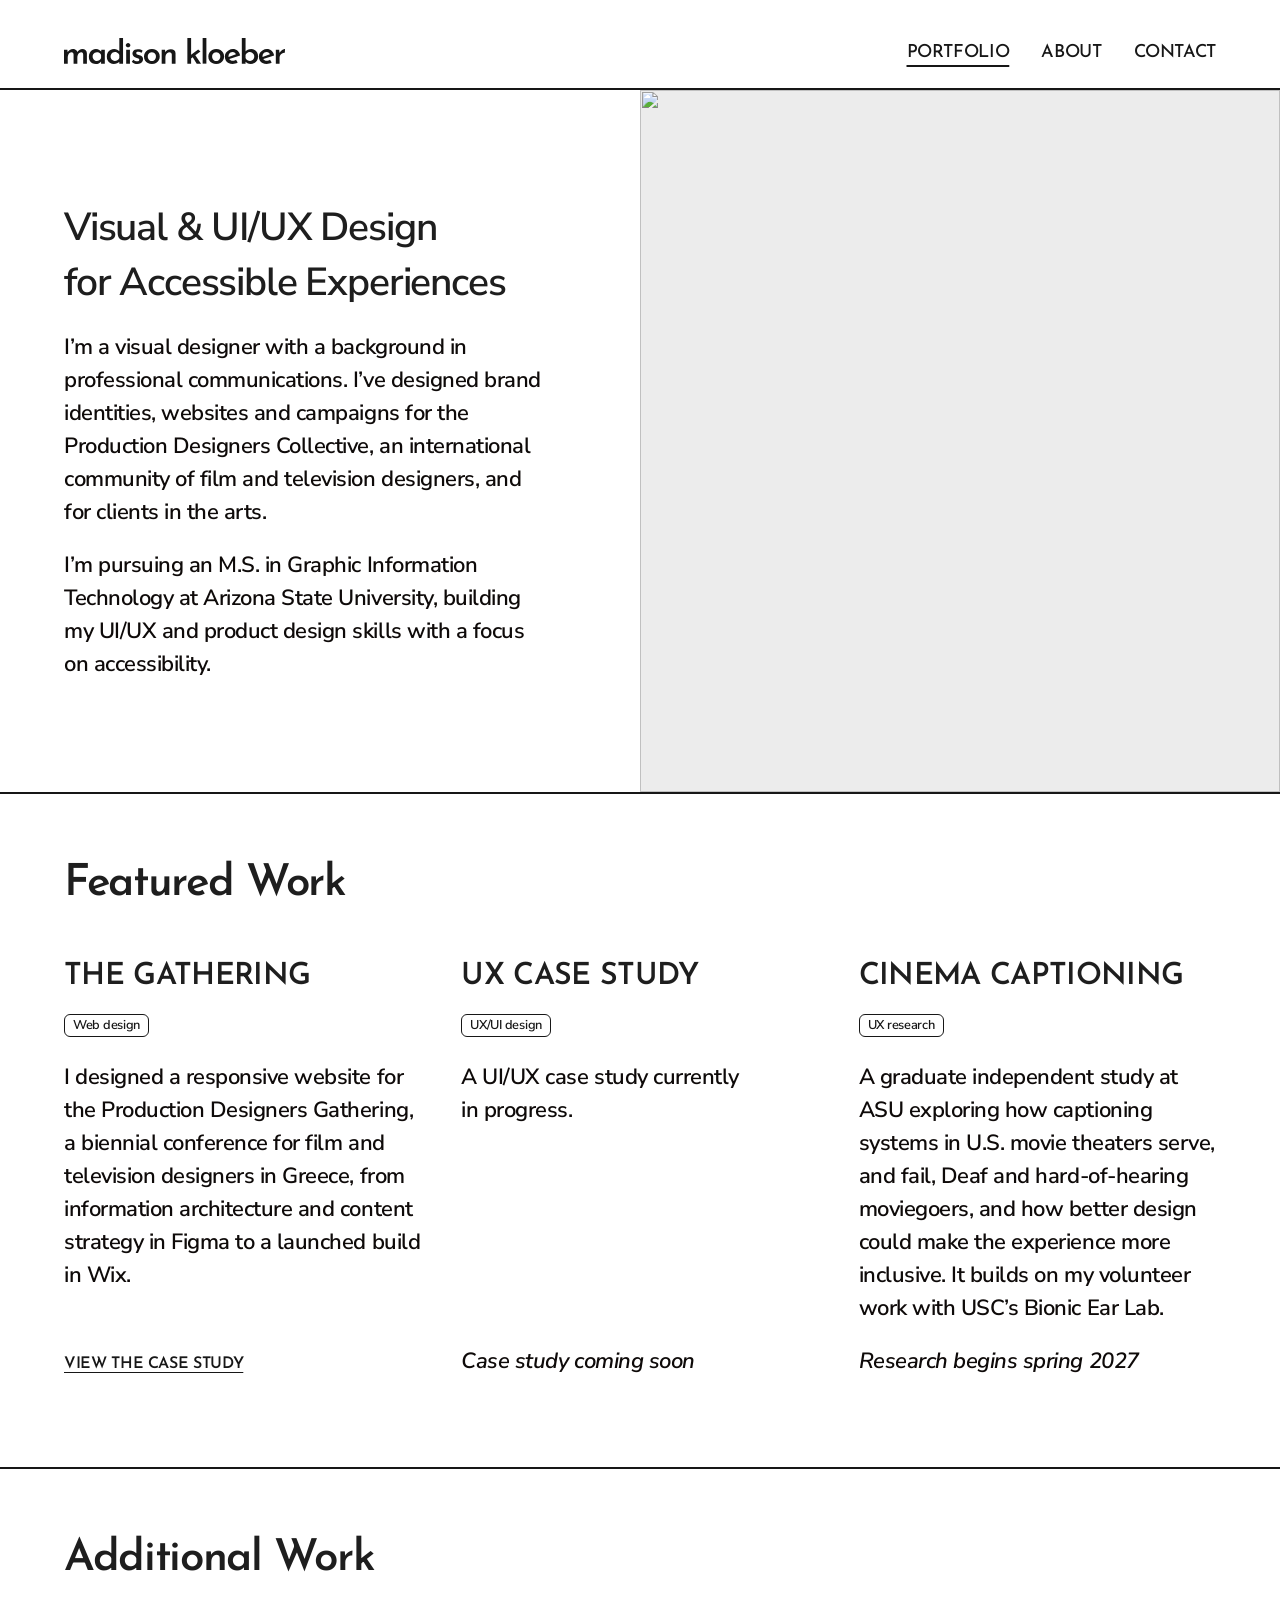
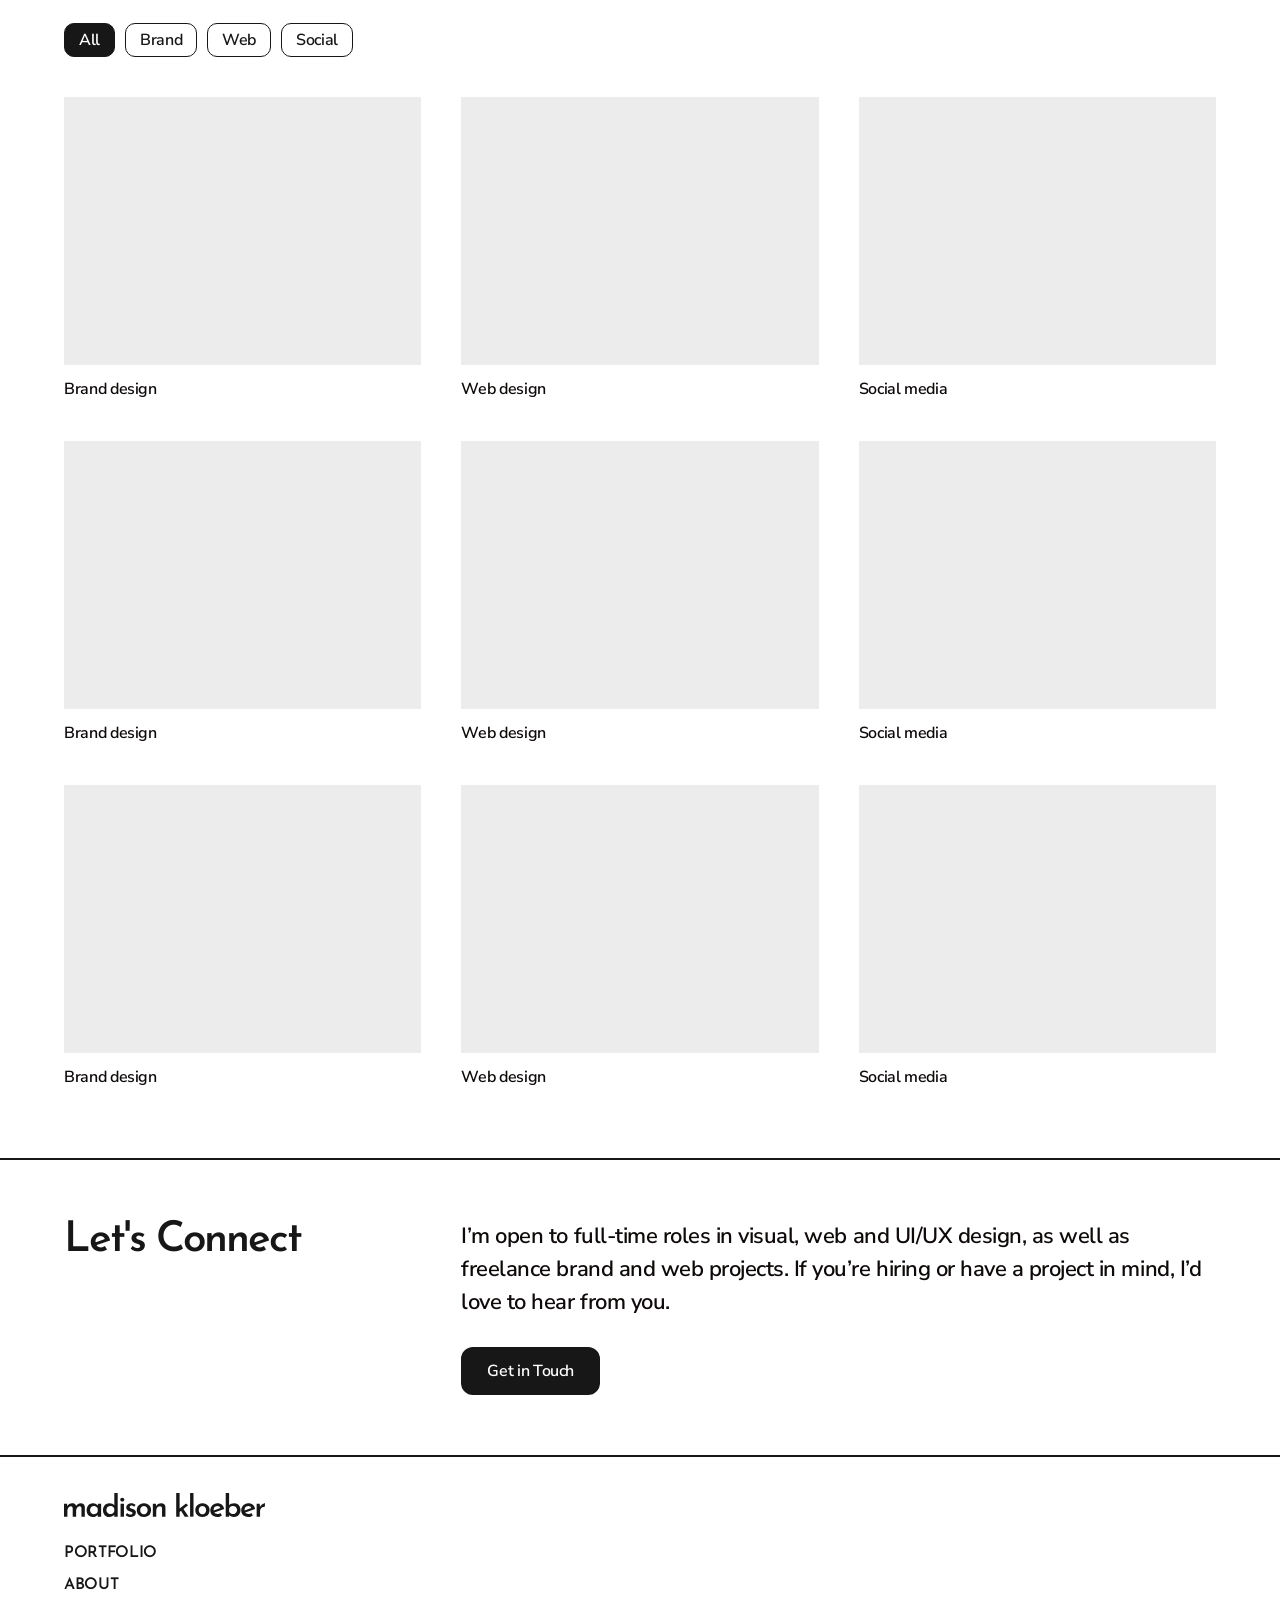
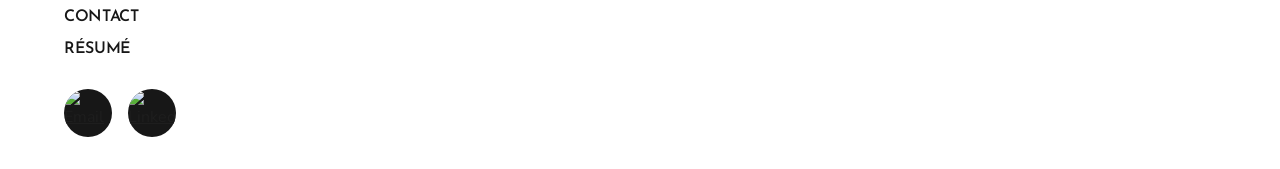
==== index.html @ f0be8dd8 "menu" ====
<!DOCTYPE html>
<html lang="en">

<head>
  <meta charset="UTF-8">
  <meta name="viewport" content="width=device-width, initial-scale=1">
  <title>Madison Kloeber | Visual &amp; UI/UX Designer</title>
  <meta name="description" content="Madison Kloeber is a visual and UI/UX designer creating brand identities, websites and accessible digital experiences.">
  <link rel="preconnect" href="https://fonts.googleapis.com">
  <link rel="preconnect" href="https://fonts.gstatic.com" crossorigin>
  <link href="https://fonts.googleapis.com/css2?family=Josefin+Sans:wght@500;600;700&family=Nunito+Sans:wght@400;500;600&display=swap" rel="stylesheet">
  <link rel="stylesheet" href="css/style.css">

  <!-- Favicon and app icons -->
  <link rel="icon" type="image/png" href="favicon-package/favicon-96x96.png" sizes="96x96">
  <link rel="icon" type="image/svg+xml" href="favicon-package/favicon.svg">
  <link rel="shortcut icon" href="favicon-package/favicon.ico">
  <link rel="apple-touch-icon" sizes="180x180" href="favicon-package/apple-touch-icon.png">
  <meta name="apple-mobile-web-app-title" content="Madison Kloeber">
  <link rel="manifest" href="favicon-package/site.webmanifest">

  <script src="js/main.js" defer></script>
</head>

<body>

  <a class="skip-link" href="#main">Skip to main content</a>

  <!-- HEADER -->
  <header class="site-header">
    <a class="logo" href="index.html">
      <img src="images/logo-dark.svg" alt="Madison Kloeber, home" width="201" height="24">
    </a>

    <nav aria-label="Main">
      <ul class="nav-list" role="list">
        <li><a href="index.html" aria-current="page">Portfolio</a></li>
        <li><a href="about.html">About</a></li>
        <li><a href="contact.html">Contact</a></li>
      </ul>
    </nav>

    <button class="menu-toggle" type="button" aria-label="Open menu" aria-controls="mobile-menu" aria-expanded="false">
      <img src="images/menu.svg" alt="" width="48" height="48">
    </button>
  </header>

  <!-- MOBILE MENU: full-screen overlay opened by .menu-toggle (phone layout only) -->
  <dialog class="menu-overlay" id="mobile-menu" aria-label="Menu" tabindex="-1">
    <div class="menu-overlay__header">
      <a class="logo" href="index.html">
        <img src="images/logo-light.svg" alt="Madison Kloeber, home" width="201" height="24">
      </a>
      <button class="menu-close" type="button" aria-label="Close menu">
        <img src="images/menu-close.svg" alt="" width="48" height="48">
      </button>
    </div>

    <nav class="menu-overlay__nav" aria-label="Mobile">
      <ul class="menu-overlay__list" role="list">
        <li><a href="index.html" aria-current="page">Portfolio</a></li>
        <li><a href="about.html">About</a></li>
        <li><a href="contact.html">Contact</a></li>
      </ul>
    </nav>

    <div class="site-footer site-footer--menu">
      <nav aria-label="Menu footer">
        <ul class="footer-list" role="list">
          <li><a href="resume.pdf">Résumé <span class="visually-hidden">(PDF)</span></a></li>
        </ul>
      </nav>

      <ul class="social" role="list">
        <li>
          <a href="mailto:studio@madisonkloeber.com" rel="noopener">
            <img src="images/icon-mail.svg" alt="Email" width="40" height="40">
          </a>
        </li>
        <li>
          <a href="https://www.linkedin.com/in/madison-kloeber-554b70267" rel="noopener">
            <img src="images/icon-linkedin.svg" alt="LinkedIn" width="40" height="40">
          </a>
        </li>
      </ul>
    </div>
  </dialog>

  <main id="main">

    <!-- HERO -->
    <section class="hero" aria-labelledby="hero-title">
      <div class="hero__content">

        <div class="hero__intro">
          <h1 id="hero-title" class="hero__title">Visual &amp; UI/UX Design <br> for Accessible Experiences</h1>

          <p class="hero__text">I’m a visual designer with a background in professional communications. I’ve designed brand identities, websites and campaigns for the Production Designers Collective, an international community of film and television designers, and for clients in the arts.</p>

          <p class="hero__text">I’m pursuing an M.S. in Graphic Information Technology at Arizona State University, building my UI/UX and product design skills with a focus on accessibility.</p>

        </div>
      </div>

      <!-- Decorative image: empty alt unless it shows a real project -->
      <img class="hero__image" src="images/hero.jpg" alt="">
    </section>

    <!-- FEATURED WORK -->
    <section class="featured-work" id="featured-work" aria-labelledby="featured-work-heading">
      <h2 id="featured-work-heading">Featured Work</h2>

      <!-- Gathering -->
      <section class="work" id="gathering" aria-labelledby="gathering-heading">
        <h3 id="gathering-heading">The Gathering</h3>
        <p class="work__tag">Web design</p>
        <!-- TODO: add an outcome after the conference wrap-up -->
        <p class="work__text">I designed a responsive website for the Production Designers Gathering, a biennial conference for film and television designers in Greece, from information architecture and content strategy in Figma to a launched build in Wix.</p>
        <a class="work__link" href="gathering.html">View the case study</a>
      </section>

      <!-- UX case study -->
      <section class="work" id="ux" aria-labelledby="ux-heading">
        <h3 id="ux-heading">UX Case Study</h3>
        <p class="work__tag">UX/UI design</p>
        <p class="work__text">A UI/UX case study currently in progress.</p>
        <p class="work__text"><em>Case study coming soon</em></p>
      </section>

      <!-- Cinema Captioning -->
      <section class="work" id="captioning" aria-labelledby="captioning-heading">
        <h3 id="captioning-heading">Cinema Captioning</h3>
        <p class="work__tag">UX research</p>
        <p class="work__text">A graduate independent study at ASU exploring how captioning systems in U.S. movie theaters serve, and fail, Deaf and hard-of-hearing moviegoers, and how better design could make the experience more inclusive. It builds on my volunteer work with USC’s Bionic Ear Lab.</p>
        <p class="work__text"><em>Research begins spring 2027</em></p>
      </section>
    </section>

    <!-- ADDITIONAL WORK -->
    <section class="additional-work" id="additional-work" aria-labelledby="additional-work-heading">
      <h2 id="additional-work-heading">Additional Work</h2>

      <!-- Filters stay hidden until main.js runs, so the full gallery shows without JS -->
      <div class="filters" role="group" aria-label="Filter work by type" hidden>
        <button type="button" class="filters__btn" data-filter="all" aria-pressed="true">All</button>
        <button type="button" class="filters__btn" data-filter="brand" aria-pressed="false">Brand</button>
        <button type="button" class="filters__btn" data-filter="web" aria-pressed="false">Web</button>
        <button type="button" class="filters__btn" data-filter="social" aria-pressed="false">Social</button>
      </div>
      <p class="visually-hidden" id="filter-status" aria-live="polite"></p>

      <!-- TODO: swap each placeholder tile for an <img> with alt text, and name the project in its caption -->
      <ul class="work-grid" role="list">
        <li class="work-grid__item" data-category="brand">
          <div class="work-grid__img" aria-hidden="true"></div>
          <p class="work-grid__caption">Brand design</p>
        </li>
        <li class="work-grid__item" data-category="web">
          <div class="work-grid__img" aria-hidden="true"></div>
          <p class="work-grid__caption">Web design</p>
        </li>
        <li class="work-grid__item" data-category="social">
          <div class="work-grid__img" aria-hidden="true"></div>
          <p class="work-grid__caption">Social media</p>
        </li>
        <li class="work-grid__item" data-category="brand">
          <div class="work-grid__img" aria-hidden="true"></div>
          <p class="work-grid__caption">Brand design</p>
        </li>
        <li class="work-grid__item" data-category="web">
          <div class="work-grid__img" aria-hidden="true"></div>
          <p class="work-grid__caption">Web design</p>
        </li>
        <li class="work-grid__item" data-category="social">
          <div class="work-grid__img" aria-hidden="true"></div>
          <p class="work-grid__caption">Social media</p>
        </li>
        <li class="work-grid__item" data-category="brand">
          <div class="work-grid__img" aria-hidden="true"></div>
          <p class="work-grid__caption">Brand design</p>
        </li>
        <li class="work-grid__item" data-category="web">
          <div class="work-grid__img" aria-hidden="true"></div>
          <p class="work-grid__caption">Web design</p>
        </li>
        <li class="work-grid__item" data-category="social">
          <div class="work-grid__img" aria-hidden="true"></div>
          <p class="work-grid__caption">Social media</p>
        </li>
      </ul>
    </section>

    <!-- CTA -->
    <section class="cta cta--split" aria-labelledby="cta-heading">
      <h2 id="cta-heading">Let's Connect</h2>
      <div class="cta__body">
        <p class="cta__text">I’m open to full-time roles in visual, web and UI/UX design, as well as freelance brand and web projects. If you’re hiring or have a project in mind, I’d love to hear from you.</p>
        <div class="cta__links">
          <a class="cta__link" href="contact.html">Get in Touch</a>
        </div>
      </div>
    </section>
  </main>

  <!-- FOOTER -->
  <footer class="site-footer">
    <a class="logo logo--footer" href="index.html">
      <img src="images/logo-dark.svg" alt="Madison Kloeber, home" width="201" height="24">
    </a>

    <nav aria-label="Footer">
      <ul class="footer-list" role="list">
        <li><a href="index.html">Portfolio</a></li>
        <li><a href="about.html">About</a></li>
        <li><a href="contact.html">Contact</a></li>
        <!-- TODO: add resume.pdf to the site root -->
        <li><a href="resume.pdf">Résumé <span class="visually-hidden">(PDF)</span></a></li>
      </ul>
    </nav>

    <ul class="social" role="list">
      <li>
        <a href="mailto:studio@madisonkloeber.com" rel="noopener">
          <img src="images/icon-mail.svg" alt="Email" width="48" height="48">
        </a>
      </li>
      <li>
        <a href="https://www.linkedin.com/in/madison-kloeber-554b70267" rel="noopener">
          <img src="images/icon-linkedin.svg" alt="LinkedIn" width="48" height="48">
        </a>
      </li>
    </ul>
  </footer>

</body>
</html>
---- css/style.css ----
/* 1. Use a more-intuitive box-sizing model */
*, *::before, *::after {
  box-sizing: border-box;
}

/* 2. Remove default margin */
*:not(dialog) {
  margin: 0;
}

/* 3. Enable keyword animations */
@media (prefers-reduced-motion: no-preference) {
  html {
    interpolate-size: allow-keywords;
  }
}

body {
  /* 4. Increase line-height */
  line-height: 1.5;
  /* 5. Improve text rendering */
  -webkit-font-smoothing: antialiased;
}

/* 6. Improve media defaults */
img, picture, video, canvas, svg {
  display: block;
  max-width: 100%;
}

/* 7. Inherit fonts for form controls */
input, button, textarea, select {
  font: inherit;
}

/* 8. Avoid text overflows */
p, h1, h2, h3, h4, h5, h6 {
  overflow-wrap: break-word;
}

/* 9. Improve line wrapping */
p {
  text-wrap: pretty;
}
h1, h2, h3, h4, h5, h6 {
  text-wrap: balance;
}

/*
  10. Create a root stacking context
*/
#root, #__next {
  isolation: isolate;
}

/* ---------- Tokens ---------- */

:root {
  --main-headings: #171717;
  --heading-dark: #1e1e1e;
  --eyebrow: #0e0a09;
  --placeholder: #ececec;
  --menu-bg: #a2231d;       /* mobile menu overlay: red on Home */
  --menu-fg: #f9f9f9;       /* overlay text, lines and icons */

  --font-head: "Josefin Sans", sans-serif;
  --font-body: "Nunito Sans", sans-serif;

  --pad-x: 64px;   /* side margins (header + footer) */
  --gap: 40px;    /* gutters in all image grids */
  --grid-cols: 3; /* gallery columns; the CTA grid shares them so the two align */
  --text-lead: clamp(1.25rem, 1rem + 0.5vw, 1.375rem);   /* 20px on phones → 22px wide; hero + work text */
  --text-h2: clamp(2rem, 1.2rem + 2.2vw, 2.75rem);       /* 32px → 44px; section headings */
  --text-h3: clamp(1.5rem, 1.1rem + 1vw, 2rem);          /* 24px → 32px; project headings, always below h2 */

  /*
   SCALE (~0.86 of the 1440 Figma frame): tuned down so the live
   site reads smaller/more polished than the reference design.
   Type and vertical rhythm scale together so proportions hold.
  */

  /*
   Tracking: Figma uses negative letter-spacing throughout
   (compressed type). Standard = -0.022em; nav -0.02em;
   hero title -0.03em; CTA -0.05em.
  */
}

/* Mobile menu colour scheme per page (brand palette) */
.about-page   { --menu-bg: #e178c0; --menu-fg: #342c57; }   /* pink, navy */
.contact-page { --menu-bg: #786749; --menu-fg: #f9f9f9; }   /* green, white */
.case-page    { --menu-bg: #e2af49; --menu-fg: #342c57; }   /* gold, navy */

/* ---------- Base ---------- */
body {
  font-family: var(--font-body);
  color: var(--heading-dark);
  background: #fff;
}

ul { list-style: none; padding: 0; }
a { color: inherit; }
img { height: auto; }

:focus-visible {
  outline: 3px solid var(--main-headings);
  outline-offset: 3px;
}

.skip-link {
  position: absolute;
  left: 16px;
  top: -100px;
  padding: 12px 16px;
  background: var(--main-headings);
  color: #fff;
  z-index: 100;
}
.skip-link:focus { top: 16px; }

.visually-hidden {
  position: absolute;
  width: 1px;
  height: 1px;
  overflow: hidden;
  clip-path: inset(50%);
  white-space: nowrap;
}

/* ---------- Header ---------- */
.site-header {
  display: flex;
  justify-content: space-between;
  align-items: flex-end;
  padding: 24px var(--pad-x);
  border-bottom: 2px solid var(--main-headings);
}
/* Logo box keeps the header height; the lettering sits on its bottom edge */
.site-header .logo { display: flex; align-items: flex-end; height: 40px; }
.site-header .logo img { width: 221px; }

.nav-list { display: flex; gap: 32px; }
.nav-list a {
  font-family: var(--font-head);
  font-size: clamp(0.9rem, 1.4vw, 1.29rem);   /* ~20.6px; Figma 24px, scaled 0.86 */
  font-weight: 500;
  line-height: 1;
  letter-spacing: -0.02em;        /* -0.41px @20.6px */
  text-transform: uppercase;
  color: var(--main-headings);
  text-decoration: none;
}
.nav-list a:hover,
.nav-list a[aria-current="page"] {
  text-decoration: underline;
  text-decoration-thickness: 1.5px;
  text-underline-offset: 8px;
}

/* ---------- Hero ---------- */
/* Text left, image right; stacks with the image on top at 900px and below */
.hero {
  display: grid;
  grid-template-columns: minmax(0, 1fr) minmax(0, 1fr);
  min-height: clamp(480px, 55vw, 790px);
  border-bottom: 2px solid var(--main-headings);
}
.hero__content {
  display: flex;
  flex-direction: column;
  justify-content: center;
  gap: 41px;
  padding: 86px var(--pad-x);
}
.hero__eyebrow {
  font-family: var(--font-head);
  font-size: 1.29rem;           /* ~20.6px; Figma 24px, scaled 0.86 */
  font-weight: 600;
  line-height: 1.4;
  letter-spacing: -0.022em;       /* -0.45px @20.6px */
  text-transform: uppercase;
  color: var(--eyebrow);
}
.hero__intro {
  display: flex;
  flex-direction: column;
  align-items: flex-start;
  gap: 20px;
}

.hero__title {
  font-size: clamp(2rem, 3.05vw, 2.75rem);   /* ~44px; Figma 51.2px, scaled 0.86 */
  font-weight: 600;
  line-height: 1.4;
  letter-spacing: -0.03em;        /* -1.32px @44px */
  color: var(--heading-dark);
}
.hero__line { display: block; }

.tags { display: flex; flex-wrap: wrap; gap: 12.5px; }
.tags a {
  display: block;
  padding: 10px 14.75px;
  border: 1.77px solid #000;
  border-radius: 11.8px;
  font-size: 1.1rem;            /* ~17.6px; Figma 20.64px, scaled 0.86 */
  font-weight: 600;
  line-height: 1;
  letter-spacing: -0.022em;      /* -0.39px @17.6px */
  color: var(--main-headings);
  text-decoration: none;
}
.tags a:hover {
  background: var(--main-headings);
  color: #fff;
}

.hero__text {
  font-size: var(--text-lead);
  font-weight: 600;
  line-height: 1.5;
  letter-spacing: -0.022em;      /* -0.49px @22px */
  color: var(--eyebrow);
  padding-right: 32px;
}

.hero__intro { max-width: 760px; }   /* keeps lines readable when stacked full width */
.hero__image {
  width: 100%;
  height: 100%;
  object-fit: cover;
  background: var(--placeholder);
}

/* ---------- CTA band ---------- */
.cta {
  display: block;
  padding: 41px var(--pad-x);
  color: var(--main-headings);
  text-decoration: none;
}
.cta h2 {
  font-family: var(--font-head);
  font-size: clamp(1.7rem, 3.3vw, 3rem);   /* ~48px; Figma 56px, scaled 0.86 */
  font-weight: 600;
  line-height: 1;
  letter-spacing: -0.05em;        /* -2.4px @48px */
}

.cta__text {
  max-width: 60ch;
  margin: 20px 0 28px;
  font-size: var(--text-lead);   /* matches hero and work text */
  font-weight: 600;
  line-height: 1.5;
  letter-spacing: -0.022em;
  color: var(--eyebrow);
}
/* Split CTA: heading in the first gallery column, text and buttons in the rest */
.cta--split {
  display: grid;
  grid-template-columns: repeat(var(--grid-cols), minmax(0, 1fr));
  gap: 24px var(--gap);
  padding: 60px var(--pad-x);
  border-top: 2px solid var(--main-headings);
}
.cta--split h2 { white-space: nowrap; }   /* "Let's Connect" stays on one line */
.cta--split .cta__body { grid-column: 2 / -1; }
.cta--split .cta__text {
  max-width: none;               /* run to the right margin */
  margin-top: 0;
}

.cta__link {
  display: inline-block;
  padding: 14px 24px;
  border: 2px solid var(--main-headings);
  border-radius: 12px;
  background: var(--main-headings);   /* filled */
  color: #fff;
  font-family: var(--font-body);   /* all buttons use Nunito Sans */
  font-size: 1rem;              /* 16px */
  font-weight: 600;
  line-height: 1;
  letter-spacing: -0.022em;
  text-decoration: none;
}
.cta__link:hover { opacity: 0.85; }   /* same hover as the Submit button */
.cta__links { display: flex; flex-wrap: wrap; align-items: center; gap: 16px; }

/* ---------- Work sections ---------- */
.featured-work > h2,
.additional-work > h2 {
  padding: 60px var(--pad-x) 0;
  font-family: var(--font-head);
  font-size: var(--text-h2);
  font-weight: 600;
  line-height: 1.4;
  letter-spacing: -0.03em;
  color: var(--heading-dark);
}
.additional-work { border-top: 2px solid var(--main-headings); }

.work { padding: 60px var(--pad-x) 14px; }
.work:last-child { padding-bottom: 69px; }   /* film; footer draws the divider line */

.work h3 {
  margin-bottom: 34px;
  font-family: var(--font-head);
  font-size: var(--text-h3);
  font-weight: 600;
  line-height: 1.4;
  letter-spacing: -0.022em;
  text-transform: uppercase;
  color: var(--heading-dark);
}

.featured-work .work h3 { margin-bottom: 16px; }
.work__tag {
  justify-self: start;
  align-self: start;
  width: fit-content;
  margin-bottom: 24px;
  padding: 4px 8px;
  border: 1px solid var(--main-headings);
  border-radius: 6px;
  font-size: 0.8rem;            /* ~13px */
  font-weight: 600;
  line-height: 1;
  letter-spacing: -0.022em;
  color: var(--main-headings);
}

.work__text {
  max-width: 60ch;
  margin-bottom: 20px;
  font-size: var(--text-lead);
  font-weight: 600;
  line-height: 1.5;
  letter-spacing: -0.022em;
  color: var(--eyebrow);
}
.work__link {
  display: inline-block;
  padding: 10px 0;
  font-family: var(--font-head);
  font-size: 1rem;              /* 16px */
  font-weight: 600;
  line-height: 1;
  letter-spacing: -0.022em;
  text-transform: uppercase;
  color: var(--main-headings);
  text-underline-offset: 4px;
}
.work__link:hover { text-decoration-thickness: 2px; }

/* Featured work: cards side by side on desktop */
@media (min-width: 901px) {
  .featured-work {
    display: grid;
    grid-template-columns: repeat(3, minmax(0, 1fr));
    column-gap: var(--gap);
    padding: 0 var(--pad-x);
  }
  .featured-work > h2 { grid-column: 1 / -1; padding-inline: 0; }
  /* Subgrid rows line up heading, tag, text and link/note across cards */
  .featured-work .work {
    display: grid;
    grid-row: span 4;
    grid-template-rows: subgrid;
    align-items: start;
    padding: 40px 0 69px;
  }
  .featured-work .work__link { justify-self: start; }
  .featured-work .work > :last-child { align-self: baseline; }   /* link text and "Coming soon" share a baseline */
}

.work img {
  width: 100%;
  background: var(--placeholder);
}

/* Additional work: filterable grid */
.additional-work { padding-bottom: 69px; }
.filters {
  display: flex;
  flex-wrap: wrap;
  gap: 10px;
  padding: 32px var(--pad-x) 0;
}
.filters[hidden] { display: none; }
.filters__btn {
  padding: 8px 14px;
  border: 1.5px solid var(--main-headings);
  border-radius: 10px;
  background: none;
  font-size: 1rem;
  font-weight: 600;
  line-height: 1;
  letter-spacing: -0.022em;
  color: var(--main-headings);
  cursor: pointer;
}
.filters__btn:hover { background: var(--placeholder); }
.filters__btn[aria-pressed="true"] {
  background: var(--main-headings);
  color: #fff;
}
.work-grid {
  display: grid;
  grid-template-columns: repeat(var(--grid-cols), minmax(0, 1fr));
  gap: var(--gap);
  padding: 40px var(--pad-x) 0;
}
.work-grid__img {
  aspect-ratio: 4 / 3;
  background: var(--placeholder);
}
.work-grid__caption {
  margin-top: 12px;
  font-size: 1rem;
  font-weight: 600;
  letter-spacing: -0.022em;
  color: var(--eyebrow);
}

/* Masonry: three independent columns */
.masonry {
  display: flex;
  align-items: flex-start;
  gap: var(--gap);
}
.masonry__col {
  flex: 1;
  min-width: 0;
  display: flex;
  flex-direction: column;
  gap: var(--gap);
}

/* Even grids */
.grid { display: grid; gap: var(--gap); }
.grid--3col { grid-template-columns: repeat(3, 1fr); }
.grid--2col {grid-template-columns: repeat(2, 1fr);} 

/* ---------- About page ---------- */
.about {
  border-bottom: 2px solid var(--main-headings);
  display: flex;
  flex-direction: column;
  gap: 48px;
  padding: 64px var(--pad-x);
}
.about__intro {
  display: flex;
  flex-direction: column;
  gap: 25px;
}
.about__eyebrow {
  font-family: var(--font-head);
  font-size: 1.29rem;           /* ~20.6px; Figma 24px, scaled 0.86 */
  font-weight: 600;
  line-height: 1.4;
  letter-spacing: -0.022em;       /* -0.45px @20.6px */
  text-transform: uppercase;
  color: var(--eyebrow);
}
.about__lead {
  font-size: var(--text-h2);   /* 32px → 44px */
  font-weight: 600;
  line-height: 1.4;
  letter-spacing: -0.03em;        /* -1.32px @44px */
  color: var(--heading-dark);
  padding-right: 320px;
}
.about__body {
  display: grid;
  grid-template-columns: minmax(0, min(46rem, 55%)) minmax(0, 1fr);  /* text capped, photos take the rest */
  gap: 48px;
  align-items: start;
}
.about__text {
  font-family: var(--font-body);
  font-weight: 500;
  font-size: var(--text-lead);   /* same size as Home's paragraphs */
  line-height: 1.5;
  letter-spacing: -0.022em;
  color: var(--eyebrow);
}
.about__text p { margin-bottom: 1.5em; }
.about__text p:last-child { margin-bottom: 0; }

.about__photos-wrap {
  position: sticky;      /* photos stay in view while the long text scrolls */
  top: 24px;
}
.about__photos {
  display: grid;
  grid-template-columns: 1fr 1fr;
  gap: clamp(12px, 1.5vw, 24px);
  margin: 0;
  padding: 0;
  list-style: none;
}
.about__photos li { aspect-ratio: 3 / 4; }
.about__photos img { width: 100%; height: 100%; object-fit: cover; }
.bw-image { filter: grayscale(100%); }

/* Clients band */
/* Same column grid as Home's gallery/CTA: heading in column 1, list in the rest */
.clients {
  border-bottom: 2px solid var(--main-headings);
  display: grid;
  grid-template-columns: repeat(var(--grid-cols), minmax(0, 1fr));
  align-items: start;
  gap: 24px var(--gap);
  padding: 69px var(--pad-x);
}
.clients h2 {
  font-family: var(--font-head);
  font-weight: 600;
  font-size: var(--text-h3);
  line-height: 1.4;
  letter-spacing: -0.022em;
  text-transform: uppercase;
  color: var(--heading-dark);
  margin: 0;
  flex-shrink: 0;
}
.clients__list {
  grid-column: 2 / -1;
  display: grid;
  grid-template-columns: repeat(2, minmax(0, 1fr));   /* two clients per line; long names wrap in their column */
  gap: 4px var(--gap);
  font-family: var(--font-body);
  font-weight: 600;
  font-size: var(--text-lead);
  line-height: 1.4;
  letter-spacing: -0.022em;
  color: var(--heading-dark);
}
.clients__list li { margin: 0; }

/* About gallery: recent work, linking to the full gallery */
.gallery {
  padding: 60px var(--pad-x) 48px;
}
.gallery__head {
  display: flex;
  flex-wrap: wrap;
  justify-content: space-between;
  align-items: baseline;
  gap: 12px 32px;
  margin-bottom: 34px;
}
.gallery h2 {
  font-family: var(--font-head);
  font-weight: 600;
  font-size: var(--text-h3);
  line-height: 1.4;
  letter-spacing: -0.022em;
  text-transform: uppercase;
  color: var(--heading-dark);
}
.gallery__link {
  display: inline-block;
  padding: 10px 0;
  font-family: var(--font-head);
  font-size: 1rem;              /* 16px */
  font-weight: 600;
  line-height: 1;
  letter-spacing: -0.022em;
  text-transform: uppercase;
  color: var(--main-headings);
  text-underline-offset: 4px;
}
.gallery__link:hover { text-decoration-thickness: 2px; }

/* "Let's Work Together" is longer than "Let's Connect": let it wrap within column 1 */
.about-page .cta--split h2 { white-space: normal; }

/* ---------- Case study page ---------- */
.case-hero {
  display: flex;
  flex-direction: column;
  align-items: flex-start;
  gap: 20px;
  padding: 72px var(--pad-x) 60px;
}
.case-hero__back {
  display: inline-block;
  padding: 10px 0;
  font-family: var(--font-head);
  font-size: 1rem;              /* 16px */
  font-weight: 600;
  line-height: 1;
  letter-spacing: -0.022em;
  text-transform: uppercase;
  color: var(--main-headings);
  text-underline-offset: 4px;
}
.case-hero__back::before { content: "←" / ""; margin-right: 0.35em; }
.case-hero__title {
  font-size: var(--text-h2);
  font-weight: 600;
  line-height: 1.4;
  letter-spacing: -0.03em;
  color: var(--heading-dark);
}
.case-hero .work__tag { margin-bottom: 0; }
.case-hero__summary {
  max-width: 60ch;
  font-size: var(--text-lead);
  font-weight: 600;
  line-height: 1.5;
  letter-spacing: -0.022em;
  color: var(--eyebrow);
}
.case-meta {
  display: grid;
  grid-template-columns: repeat(4, minmax(0, 1fr));
  gap: 24px var(--gap);
  align-self: stretch;
  margin: 12px calc(-1 * var(--pad-x));   /* lines run edge to edge… */
  padding: 24px var(--pad-x);             /* …while the content keeps the page margins */
  border-block: 2px solid var(--main-headings);
}
.case-meta dt {
  margin-bottom: 6px;
  font-family: var(--font-head);
  font-size: 0.9rem;
  font-weight: 600;
  letter-spacing: -0.022em;
  text-transform: uppercase;
  color: var(--eyebrow);
}
.case-meta dd {
  font-weight: 600;
  line-height: 1.4;
  color: var(--heading-dark);
}
.case-figure {
  aspect-ratio: 16 / 9;
  margin: 0 var(--pad-x);
  background: var(--placeholder);
}
.case-section {
  display: grid;
  grid-template-columns: minmax(0, 1fr) minmax(0, 2fr);
  gap: var(--gap);
  padding: 60px var(--pad-x);
}
.case-section + .case-section { border-top: 2px solid var(--main-headings); }
.case-section h2 {
  font-family: var(--font-head);
  font-size: var(--text-h3);
  font-weight: 600;
  line-height: 1.4;
  letter-spacing: -0.022em;
  text-transform: uppercase;
  color: var(--heading-dark);
}
.case-section h3 {
  margin: 32px 0 12px;
  font-family: var(--font-head);
  font-size: 1.1rem;
  font-weight: 600;
  letter-spacing: -0.022em;
  color: var(--heading-dark);
}
.case-section h3:first-child { margin-top: 0; }
.case-section__body p {
  max-width: 65ch;
  font-size: var(--text-lead);
  font-weight: 600;
  line-height: 1.5;
  letter-spacing: -0.022em;
  color: var(--eyebrow);
}
/* Prototype-only: marks copy still to write */
.case-section__body .case-todo {
  padding: 16px 20px;
  border: 1.5px dashed #767676;
  border-radius: 8px;
  font-size: 1rem;
  font-style: italic;
  color: #555;
}

/* ---------- Contact page ---------- */
.contact-hero {
  border-bottom: 2px solid var(--main-headings);
  padding: 86px var(--pad-x);
}
.contact-hero__inner {
  max-width: 866px;            /* Figma 1007px, scaled 0.86 */
  display: flex;
  flex-direction: column;
  gap: 21px;
}
.contact-hero__head {
  display: flex;
  flex-direction: column;
  gap: 28px;
}
.contact-hero__eyebrow {
  font-family: var(--font-head);
  font-size: 1.29rem;           /* ~20.6px; Figma 24px, scaled 0.86 */
  font-weight: 600;
  line-height: 1.4;
  letter-spacing: -0.022em;       /* -0.45px @20.6px */
  text-transform: uppercase;
  color: var(--eyebrow);
}
.contact-hero__title {
  font-size: var(--text-h2);   /* 32px → 44px */
  font-weight: 600;
  line-height: 1.4;
  letter-spacing: -0.03em;        /* -1.32px @44px */
  color: var(--heading-dark);
}
.contact-hero__text {
  font-size: var(--text-lead);   /* 20px → 22px */
  font-weight: 500;
  line-height: 1.5;
  letter-spacing: -0.022em;
  color: var(--eyebrow);
  max-width: 720px;
}
.contact-hero__text a { text-underline-offset: 4px; }
.contact-hero__links { display: flex; flex-wrap: wrap; gap: 8px 28px; }
.contact-hero__links a {
  display: inline-block;
  padding: 10px 0;
  font-family: var(--font-head);
  font-size: 1rem;              /* 16px */
  font-weight: 600;
  line-height: 1;
  letter-spacing: -0.022em;
  text-transform: uppercase;
  color: var(--main-headings);
  text-underline-offset: 4px;
}
.contact-hero__links a:hover { text-decoration-thickness: 2px; }

/* Same column grid as the homepage gallery/CTA: heading in column 1, form in the rest */
.collaborate {
  display: grid;
  grid-template-columns: repeat(var(--grid-cols), minmax(0, 1fr));
  align-items: start;
  gap: 32px var(--gap);
  padding: 69px var(--pad-x) 41px;
}
.collaborate__heading {
  font-family: var(--font-head);
  font-weight: 600;
  font-size: var(--text-h3);
  line-height: 1.4;
  letter-spacing: -0.022em;
  text-transform: uppercase;
  color: var(--heading-dark);
  margin: 0;
  flex-shrink: 0;
}
.collaborate__form {
  grid-column: 2 / -1;     /* column 2 to the right margin, like the homepage CTA text */
  display: flex;
  flex-direction: column;
  gap: 28px;
}
.collaborate__intro {
  font-size: var(--text-lead);
  font-weight: 600;
  line-height: 1.4;
  letter-spacing: -0.022em;
  color: var(--heading-dark);
}

.contact-form {
  display: flex;
  flex-direction: column;
  gap: 14px;
}
.contact-form__field {
  display: flex;
  flex-direction: column;
  gap: 14px;
}
.contact-form__label {
  font-size: var(--text-lead);
  font-weight: 600;
  line-height: 1.4;
  letter-spacing: -0.022em;
  color: var(--heading-dark);
}
.contact-form input,
.contact-form textarea {
  width: 100%;
  background: #e4e4e4;
  border: none;
  border-radius: 0;
  padding: 14px;
  font-family: var(--font-body);
  font-weight: 400;
  font-size: var(--text-lead);
  line-height: 1.4;
  letter-spacing: -0.022em;
  color: var(--heading-dark);
  box-sizing: border-box;
}
.contact-form textarea {
  min-height: 309px;      /* Figma 359px, scaled 0.86 */
  resize: vertical;
}
.contact-form input::placeholder,
.contact-form textarea::placeholder {
  color: var(--heading-dark);
  opacity: 1;             /* Figma renders placeholder text at full strength */
}

.contact-form__submit {
  align-self: flex-start;   /* looks come from .cta__link */
  cursor: pointer;
}

/* ---------- Footer ---------- */
.site-footer {
  display: flex;
  flex-direction: column;
  align-items: flex-start;
  padding: 24px var(--pad-x) 32px;
  border-top: 2px solid var(--main-headings);
}
.site-footer .logo {
  display: flex;
  align-items: center;
  height: 48px;
}
.site-footer .logo img { width: 201px; }
.site-footer nav { margin-top: 8px; }      /* logo → links */
.site-footer .social { margin-top: 24px; } /* links → social */

.footer-list a {
  display: flex;
  align-items: center;
  height: 32px;
  font-family: var(--font-head);
  font-size: 1rem;              /* 16px */
  font-weight: 600;
  line-height: 1;
  letter-spacing: -0.022em;      /* -0.352px @16px */
  text-transform: uppercase;
  text-box: trim-both cap alphabetic;   /* centres the caps in the row, as in Figma */
  color: var(--main-headings);
  text-decoration: none;
}
.footer-list a:hover { text-decoration: underline; text-underline-offset: 4px; }

.social { display: flex; gap: 16px; }
.social a { display: block; }
.social img {
  width: 48px;
  height: 48px;
  border-radius: 50%;
  background: var(--main-headings);
}

/* ---------- Tablet ---------- */
@media (max-width: 900px) {
  :root { --pad-x: 32px; --gap: 24px; }

  .hero { grid-template-columns: minmax(0, 1fr); min-height: 0; }
  .hero__image { order: -1; height: clamp(327px, 50vw, 450px); }
  .hero__content { padding: 56px var(--pad-x); gap: 32px; }
  .work { padding-top: 56px; }
  .about__lead { padding-right: 160px; }

  .contact-hero { padding: 56px var(--pad-x); }
  .contact-hero__inner { max-width: none; }

  .about__body { grid-template-columns: 1fr; gap: 32px; }
  .about__photos-wrap { position: static; }

  .case-meta { grid-template-columns: repeat(2, minmax(0, 1fr)); }
  .case-section { grid-template-columns: 1fr; gap: 24px; padding-block: 48px; }
}

/* ---------- Mobile menu ---------- */
.menu-toggle,
.menu-close {
  display: none;
  background: none;
  border: none;
  cursor: pointer;
  padding: 0;
  line-height: 0;
}

/* Full-screen overlay (a modal <dialog>: traps focus, closes on Escape) */
.menu-overlay {
  position: fixed;
  inset: 0;
  width: 100%;
  max-width: none;
  height: 100dvh;
  max-height: none;
  overflow: hidden;              /* fixed full-screen panel: never scrolls */
  overscroll-behavior: contain;
  padding: 0;
  border: 0;
  background: var(--menu-bg);
  color: var(--menu-fg);
}
.menu-overlay[open] { display: flex; flex-direction: column; }
.menu-overlay::backdrop { background: var(--menu-bg); }
.menu-overlay :focus-visible { outline-color: var(--menu-fg); }
.menu-overlay:focus { outline: none; }   /* focus lands on the panel when it opens; no ring needed there */
html:has(.menu-overlay[open]),
body:has(.menu-overlay[open]) { overflow: hidden; }   /* lock the page behind it (html too, for iOS) */

.menu-overlay__header {
  display: flex;
  align-items: center;
  justify-content: space-between;
  padding: 8px var(--pad-x);   /* matches the phone site header */
  border-bottom: 2px solid var(--menu-fg);
}
/* Same logo box as the phone site header, so nothing shifts when the menu opens */
.menu-overlay__header .logo { display: flex; align-items: center; height: 48px; }
.menu-overlay__header .logo img { width: 201px; }
.menu-close { display: block; width: 48px; height: 48px; }

.menu-overlay__nav,
.menu-overlay__list {
  display: flex;
  flex: 1;
  flex-direction: column;
}
.menu-overlay__list li:not(:last-child) { border-bottom: 2px solid var(--menu-fg); }
.menu-overlay__list li:last-child { flex: 1; }
.menu-overlay__list a {
  display: block;
  padding: clamp(12px, 2.3dvh, 20px) 16px;   /* shrink on short screens so everything fits */
  font-family: var(--font-head);
  font-size: clamp(32px, 5.5dvh, 48px);
  font-weight: 700;
  line-height: 1;
  letter-spacing: -0.022em;       /* -1.056px @48px */
  text-transform: uppercase;
  text-box: trim-both cap alphabetic;
  color: inherit;
  text-decoration: none;
}
.menu-overlay__list a:hover {
  text-decoration: underline;
  text-decoration-thickness: 2px;
  text-underline-offset: 6px;
}

/* Footer inside the overlay: the site footer in the page's menu colours */
/* One compact row: Résumé left, social icons right */
.site-footer--menu {
  flex-direction: row;
  justify-content: space-between;
  align-items: center;
  padding-block: 20px;
  border-top-color: var(--menu-fg);
}
.site-footer.site-footer--menu nav,
.site-footer.site-footer--menu .social { margin-top: 0; }   /* beats the page footer's phone spacing */
.site-footer--menu .footer-list a { color: inherit; }
.site-footer--menu .social img { background: var(--menu-fg); }

/* Desktop and tablet never show the overlay */
@media (min-width: 641px) {
  .menu-overlay[open] { display: none; }
}

/* ---------- Phone ---------- */
@media (max-width: 640px) {
  :root { --pad-x: 24px; --gap: 10px; --grid-cols: 2; }

  .site-header { flex-wrap: wrap; gap: 12px; align-items: center; padding: 8px var(--pad-x); }   /* logo centred: 20px above and below */
  .site-header .logo { margin-right: auto; height: 48px; align-items: center; }
  .site-header .logo img { width: 201px; }
  .menu-toggle { display: block; width: 48px; height: 48px; }
  .site-header nav { display: none; }   /* links move into the overlay */

  /* Hero: image on top, content below */
  .hero__content { padding: 40px var(--pad-x) 33px; gap: 24px; }
  .hero__eyebrow,
  .tags,
  .hero__text { max-width: none; margin: 0; text-align: left; }
  .hero__intro { align-items: flex-start; gap: 10px; }
  .tags { gap: 10px; }
  .tags a { font-size: 14px; padding: 8px 10px; border-width: 1.2px; border-radius: 8px; }
  .hero__text { padding-right: 0; }

  /* CTA */
  .cta { padding: 32px var(--pad-x); }
  .cta h2 { font-size: 35.84px; line-height: normal; letter-spacing: -1.792px; }

  /* Work: keep 2-column masonry on phone */
  .work { padding: 40px var(--pad-x) 26px; }
  .featured-work > h2,
  .additional-work > h2 { padding-top: 40px; }
  .work h3 { margin-bottom: 24px; }
  .masonry { flex-direction: row; align-items: flex-start; }
  .masonry--2 {
    display: block;
    column-count: 2;
    column-gap: var(--gap);}
  .masonry--2 .masonry__col { display: contents; }  /* flatten the 3 wrappers */
  .masonry--2 img {
    margin-bottom: var(--gap);
    break-inside: avoid;}
  .grid--3col,
  .grid--2col { grid-template-columns: 1fr; }

  /* Additional work + case study */
  .work-grid { padding-top: 24px; }
  /* Odd number of visible projects: the last one spans both columns (counts only unfiltered tiles) */
  .work-grid__item:nth-last-child(1 of :not([hidden])):nth-child(odd of :not([hidden])) {
    grid-column: 1 / -1;
  }
  .cta--split { padding-block: 40px; }
  .cta--split h2,
  .cta--split .cta__body { grid-column: 1 / -1; }   /* stacked: two columns are too narrow for the copy */
  /* Filters: an even, full-width row of 44px tap targets */
  .filters {
    display: grid;
    grid-template-columns: repeat(4, minmax(0, 1fr));
    gap: 8px;
    padding-top: 24px;
  }
  .filters__btn { min-height: 44px; padding: 0 8px; }

  /* Project tags: larger for small screens (still labels, not buttons) */
  .work__tag { padding: 7px 12px; border-radius: 8px; font-size: 1rem; }   /* 16px */
  .case-hero { padding: 40px var(--pad-x); }
  .case-hero__back { display: inline-flex; align-items: center; min-height: 44px; padding-block: 0; }   /* 44px tap target */
  .case-hero .cta__link { align-self: stretch; text-align: center; }   /* full-width button, like Submit */
  .case-section { padding-block: 40px; }

  /* Footer */
  .site-footer .logo { height: 38.4px; }
  .site-footer .logo img { width: 161px; }
  .site-footer .social { margin-top: 32px; }
  .site-footer .social img { width: 40px; height: 40px; }

  /* Other pages */
  .contact-hero { padding: 40px var(--pad-x); }
  .collaborate { padding: 40px var(--pad-x) 32px; }
  .collaborate__heading,
  .collaborate__form { grid-column: 1 / -1; }   /* stacked, full width */
  .contact-form__submit { align-self: stretch; }   /* full width on phones */
  .contact-hero__links a { display: inline-flex; align-items: center; min-height: 44px; padding-block: 0; }   /* 44px tap targets */
  .about__lead { padding-right: 0; }

  /* About: Home's phone rhythm */
  .about { padding-block: 40px; gap: 32px; }
  .clients { padding-block: 40px; }
  .clients h2,
  .clients__list { grid-column: 1 / -1; }   /* stacked, full width */
  .clients__list { grid-template-columns: 1fr; gap: 4px; }   /* one client per line */
  .gallery { padding-block: 40px; }
}
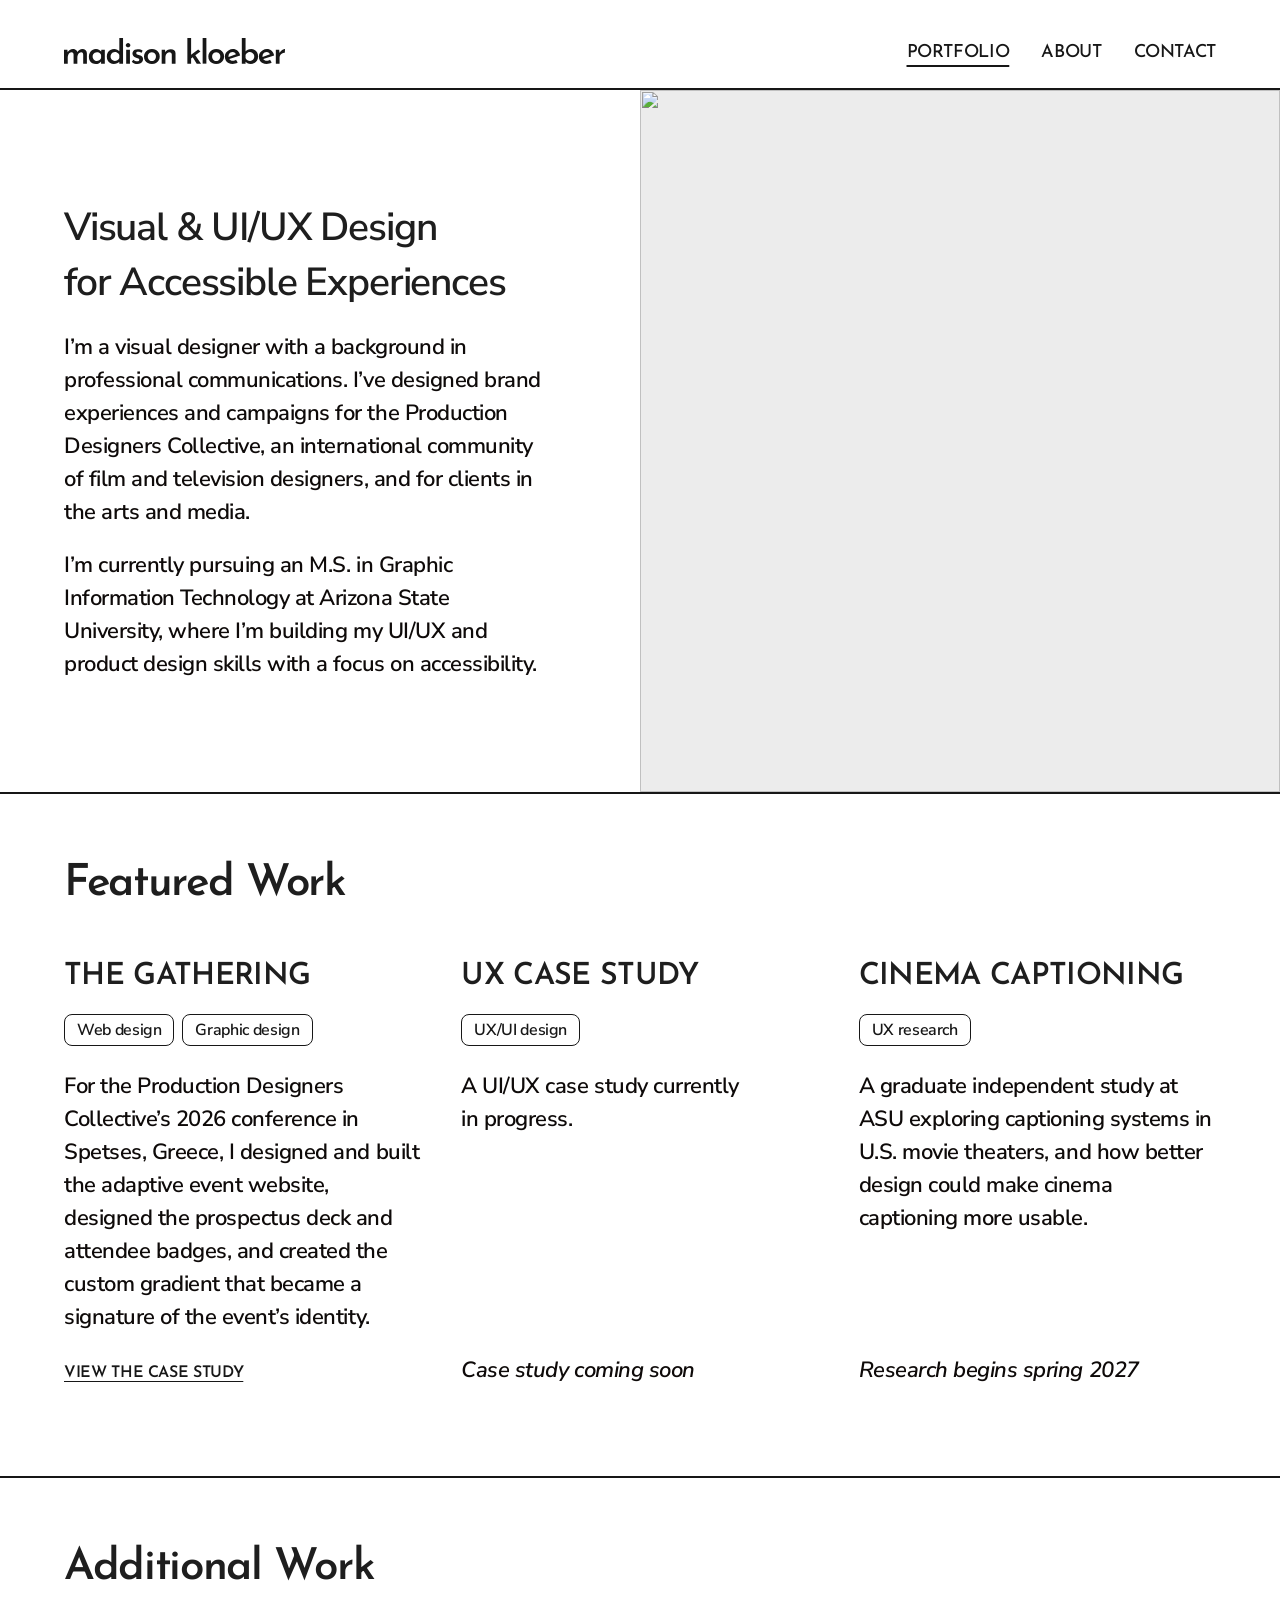
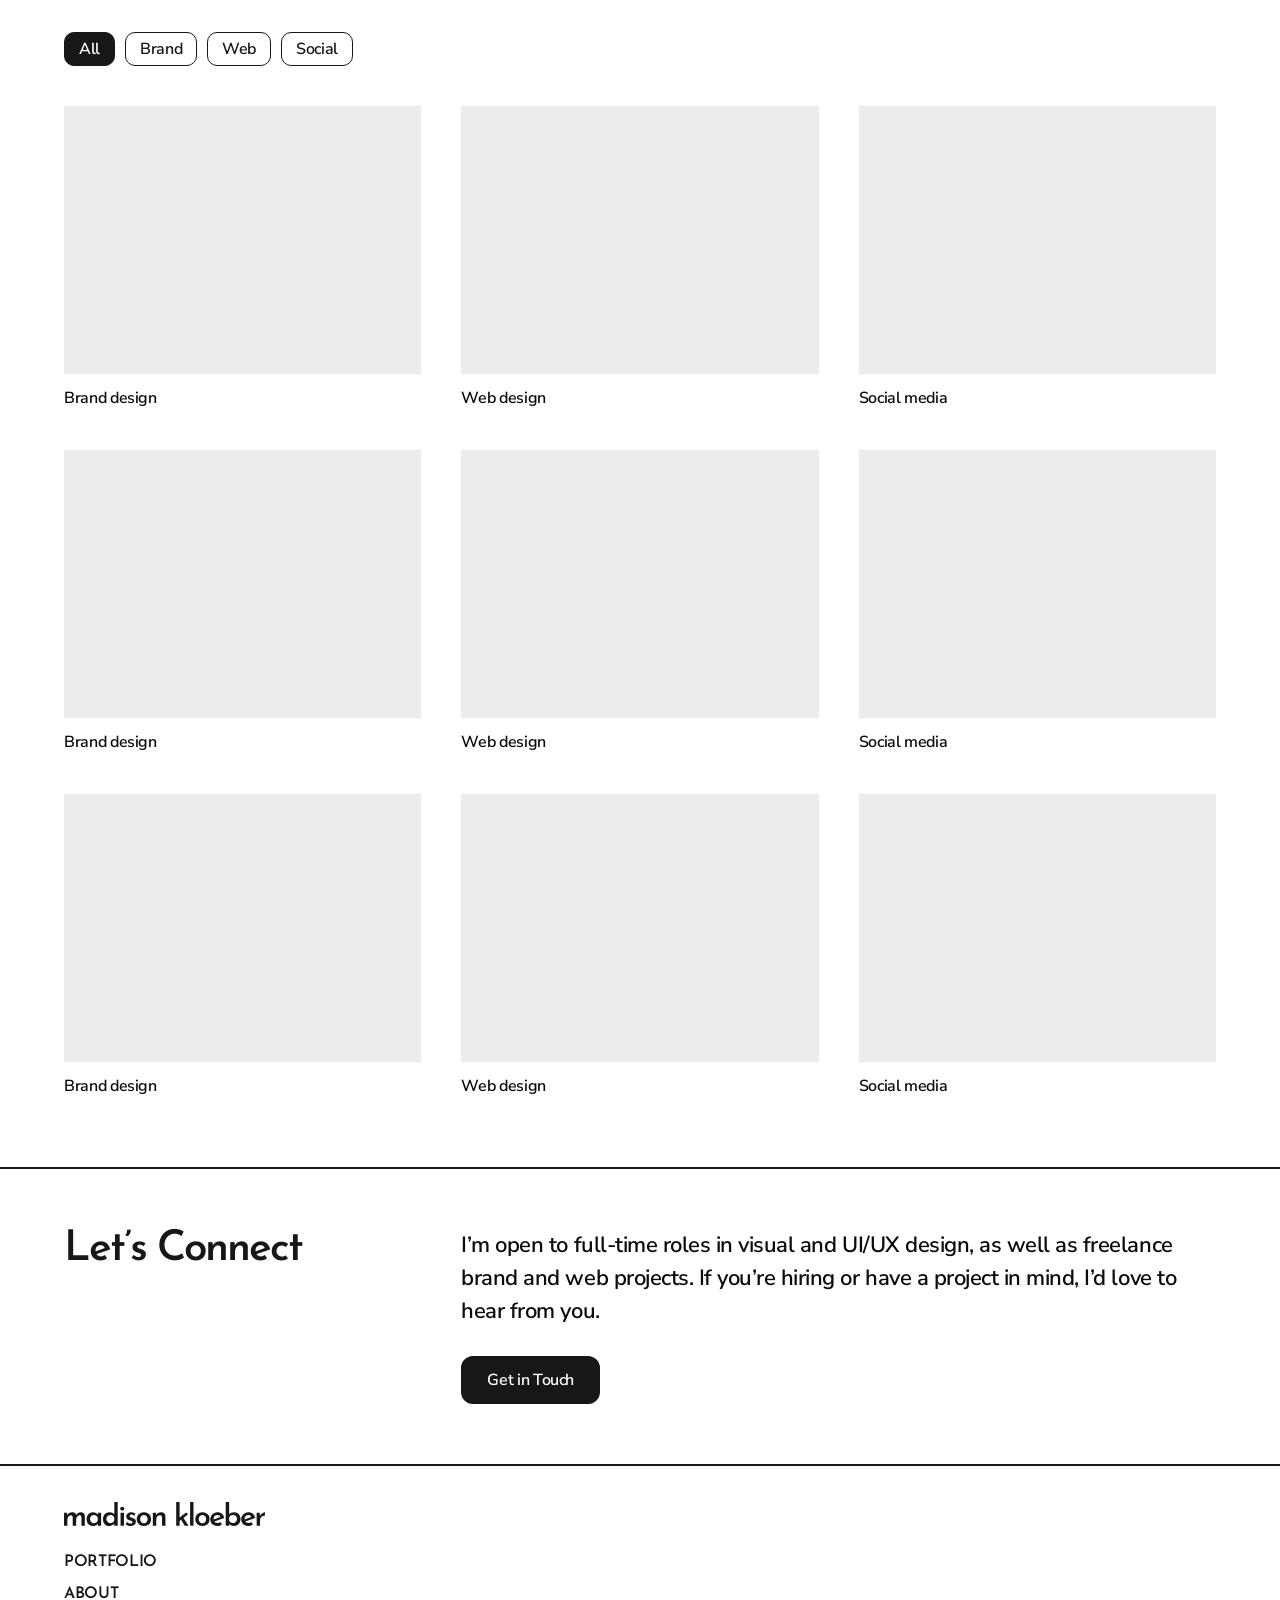
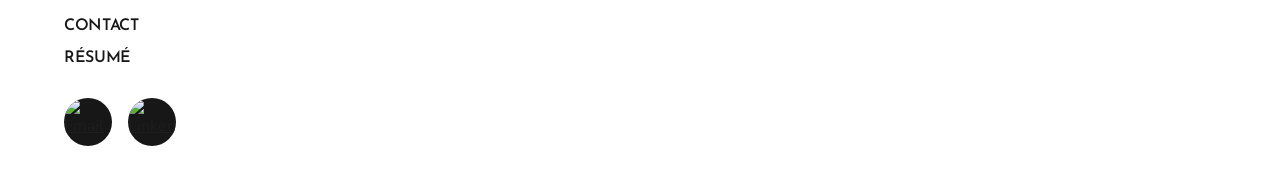
==== commit 91f3d659: "Updates" ====
--- a/index.html
+++ b/index.html
@@ -65,15 +65,22 @@
     </nav>
 
     <div class="site-footer site-footer--menu">
+      <a class="logo" href="index.html">
+        <img src="images/logo-light-small.svg" alt="Madison Kloeber, home" width="161" height="19">
+      </a>
+
       <nav aria-label="Menu footer">
         <ul class="footer-list" role="list">
+          <li><a href="index.html">Portfolio</a></li>
+          <li><a href="about.html">About</a></li>
+          <li><a href="contact.html">Contact</a></li>
           <li><a href="resume.pdf">Résumé <span class="visually-hidden">(PDF)</span></a></li>
         </ul>
       </nav>
 
       <ul class="social" role="list">
         <li>
-          <a href="mailto:studio@madisonkloeber.com" rel="noopener">
+          <a href="mailto:studio@madisonkloeber.com">
             <img src="images/icon-mail.svg" alt="Email" width="40" height="40">
           </a>
         </li>
@@ -95,9 +102,9 @@
         <div class="hero__intro">
           <h1 id="hero-title" class="hero__title">Visual &amp; UI/UX Design <br> for Accessible Experiences</h1>
 
-          <p class="hero__text">I’m a visual designer with a background in professional communications. I’ve designed brand identities, websites and campaigns for the Production Designers Collective, an international community of film and television designers, and for clients in the arts.</p>
-
-          <p class="hero__text">I’m pursuing an M.S. in Graphic Information Technology at Arizona State University, building my UI/UX and product design skills with a focus on accessibility.</p>
+          <p class="hero__text">I’m a visual designer with a background in professional communications. I’ve designed brand experiences and campaigns for the Production Designers Collective, an international community of film and television designers, and for clients in the arts and media.</p>
+
+          <p class="hero__text">I’m currently pursuing an M.S. in Graphic Information Technology at Arizona State University, where I’m building my UI/UX and product design skills with a focus on accessibility.</p>
 
         </div>
       </div>
@@ -113,16 +120,20 @@
       <!-- Gathering -->
       <section class="work" id="gathering" aria-labelledby="gathering-heading">
         <h3 id="gathering-heading">The Gathering</h3>
-        <p class="work__tag">Web design</p>
-        <!-- TODO: add an outcome after the conference wrap-up -->
-        <p class="work__text">I designed a responsive website for the Production Designers Gathering, a biennial conference for film and television designers in Greece, from information architecture and content strategy in Figma to a launched build in Wix.</p>
+        <ul class="work__tags" role="list">
+          <li class="work__tag">Web design</li>
+          <li class="work__tag">Graphic design</li>
+        </ul>
+        <p class="work__text">For the Production Designers Collective’s 2026 conference in Spetses, Greece, I designed and built the adaptive event website, designed the prospectus deck and attendee badges, and created the custom gradient that became a signature of the event’s identity.</p>
         <a class="work__link" href="gathering.html">View the case study</a>
       </section>
 
       <!-- UX case study -->
       <section class="work" id="ux" aria-labelledby="ux-heading">
         <h3 id="ux-heading">UX Case Study</h3>
-        <p class="work__tag">UX/UI design</p>
+        <ul class="work__tags" role="list">
+          <li class="work__tag">UX/UI design</li>
+        </ul>
         <p class="work__text">A UI/UX case study currently in progress.</p>
         <p class="work__text"><em>Case study coming soon</em></p>
       </section>
@@ -130,8 +141,10 @@
       <!-- Cinema Captioning -->
       <section class="work" id="captioning" aria-labelledby="captioning-heading">
         <h3 id="captioning-heading">Cinema Captioning</h3>
-        <p class="work__tag">UX research</p>
-        <p class="work__text">A graduate independent study at ASU exploring how captioning systems in U.S. movie theaters serve, and fail, Deaf and hard-of-hearing moviegoers, and how better design could make the experience more inclusive. It builds on my volunteer work with USC’s Bionic Ear Lab.</p>
+        <ul class="work__tags" role="list">
+          <li class="work__tag">UX research</li>
+        </ul>
+        <p class="work__text">A graduate independent study at ASU exploring captioning systems in U.S. movie theaters, and how better design could make cinema captioning more usable.</p>
         <p class="work__text"><em>Research begins spring 2027</em></p>
       </section>
     </section>
@@ -192,9 +205,9 @@
 
     <!-- CTA -->
     <section class="cta cta--split" aria-labelledby="cta-heading">
-      <h2 id="cta-heading">Let's Connect</h2>
+      <h2 id="cta-heading">Let’s Connect</h2>
       <div class="cta__body">
-        <p class="cta__text">I’m open to full-time roles in visual, web and UI/UX design, as well as freelance brand and web projects. If you’re hiring or have a project in mind, I’d love to hear from you.</p>
+        <p class="cta__text">I’m open to full-time roles in visual and UI/UX design, as well as freelance brand and web projects. If you’re hiring or have a project in mind, I’d love to hear from you.</p>
         <div class="cta__links">
           <a class="cta__link" href="contact.html">Get in Touch</a>
         </div>
@@ -220,7 +233,7 @@
 
     <ul class="social" role="list">
       <li>
-        <a href="mailto:studio@madisonkloeber.com" rel="noopener">
+        <a href="mailto:studio@madisonkloeber.com">
           <img src="images/icon-mail.svg" alt="Email" width="48" height="48">
         </a>
       </li>
--- a/css/style.css
+++ b/css/style.css
@@ -321,15 +321,26 @@
   align-self: start;
   width: fit-content;
   margin-bottom: 24px;
-  padding: 4px 8px;
+  padding: 7px 12px;
   border: 1px solid var(--main-headings);
-  border-radius: 6px;
-  font-size: 0.8rem;            /* ~13px */
+  border-radius: 8px;
+  font-size: 1rem;              /* 16px */
   font-weight: 600;
   line-height: 1;
   letter-spacing: -0.022em;
   color: var(--main-headings);
 }
+
+/* Several tags on one project: a single row, so the card's subgrid rows still line up */
+.work__tags {
+  display: flex;
+  flex-wrap: wrap;
+  gap: 8px;
+  align-self: start;
+  margin-bottom: 24px;
+}
+.work__tags .work__tag { margin-bottom: 0; }
+.case-hero .work__tags { margin-bottom: 0; }
 
 .work__text {
   max-width: 60ch;
@@ -466,20 +477,24 @@
   color: var(--eyebrow);
 }
 .about__lead {
-  font-size: var(--text-h2);   /* 32px → 44px */
-  font-weight: 600;
-  line-height: 1.4;
-  letter-spacing: -0.03em;        /* -1.32px @44px */
-  color: var(--heading-dark);
-  padding-right: 320px;
-}
+  font-size: clamp(1.875rem, 1.1rem + 2vw, 2.5rem);   /* 30px → 40px; a step under h2 so it sets in two lines */
+  font-weight: 600;
+  line-height: 1.4;
+  letter-spacing: -0.03em;        /* -1.2px @40px */
+  color: var(--heading-dark);
+  text-wrap: pretty;              /* no one-word last line */
+  max-width: calc((100% - 2 * var(--gap)) / 3 + var(--gap) + 46rem);   /* ends where the bio text ends */
+}
+/* Same column grid as the clients band: photo in column 1, text starts where the client list does */
 .about__body {
   display: grid;
-  grid-template-columns: minmax(0, min(46rem, 55%)) minmax(0, 1fr);  /* text capped, photos take the rest */
-  gap: 48px;
-  align-items: start;
+  grid-template-columns: repeat(var(--grid-cols), minmax(0, 1fr));
+  gap: 48px var(--gap);
+  align-items: stretch;
 }
 .about__text {
+  grid-column: 2 / -1;
+  max-width: 46rem;
   font-family: var(--font-body);
   font-weight: 500;
   font-size: var(--text-lead);   /* same size as Home's paragraphs */
@@ -491,20 +506,27 @@
 .about__text p:last-child { margin-bottom: 0; }
 
 .about__photos-wrap {
-  position: sticky;      /* photos stay in view while the long text scrolls */
-  top: 24px;
-}
-.about__photos {
-  display: grid;
-  grid-template-columns: 1fr 1fr;
-  gap: clamp(12px, 1.5vw, 24px);
-  margin: 0;
-  padding: 0;
-  list-style: none;
-}
-.about__photos li { aspect-ratio: 3 / 4; }
-.about__photos img { width: 100%; height: 100%; object-fit: cover; }
+  grid-column: 1;
+  grid-row: 1;
+  margin-right: calc(clamp(48px, 7vw, 112px) - var(--gap));   /* ~100px from photo to text at 1440 */
+  position: relative;    /* photo fills the row, so its height matches the text beside it */
+}
+.about__photos-wrap img {
+  position: absolute;
+  inset: 0;
+  width: 100%;
+  height: 100%;
+  object-fit: cover;
+}
 .bw-image { filter: grayscale(100%); }
+
+/* Below 1440px the bio wraps taller than a 3:4 headshot can match, so text and photo stack */
+@media (max-width: 1439px) {
+  .about__body { grid-template-columns: minmax(0, 1fr); }
+  .about__text { grid-column: auto; }   /* stacked: text first */
+  .about__photos-wrap { grid-column: auto; grid-row: auto; margin-right: 0; max-width: 46rem; }   /* same width as the text */
+  .about__photos-wrap img { position: static; height: auto; aspect-ratio: 3 / 4; }   /* photo keeps its own shape */
+}
 
 /* Clients band */
 /* Same column grid as Home's gallery/CTA: heading in column 1, list in the rest */
@@ -650,8 +672,23 @@
   gap: var(--gap);
   padding: 60px var(--pad-x);
 }
-.case-section + .case-section { border-top: 2px solid var(--main-headings); }
-.case-section h2 {
+/* Part title (Event Website, Reflection…): full-width band over its sections, styled like Home's "Featured Work" */
+.case-part {
+  padding: 60px var(--pad-x) 0;
+  border-top: 2px solid var(--main-headings);
+  font-family: var(--font-head);
+  font-size: var(--text-h2);
+  font-weight: 600;
+  line-height: 1.4;
+  letter-spacing: -0.03em;
+  color: var(--heading-dark);
+}
+.case-figure + .case-part { margin-top: 60px; }
+/* Reflection: heading and text side by side, like the Let's Connect CTA */
+.case-section--reflection { border-top: 2px solid var(--main-headings); }
+.case-section--reflection .case-part { padding: 0; border: 0; }
+.case-part + .case-section { padding-top: 40px; }
+.case-section h3 {
   font-family: var(--font-head);
   font-size: var(--text-h3);
   font-weight: 600;
@@ -660,15 +697,39 @@
   text-transform: uppercase;
   color: var(--heading-dark);
 }
-.case-section h3 {
-  margin: 32px 0 12px;
-  font-family: var(--font-head);
-  font-size: 1.1rem;
-  font-weight: 600;
-  letter-spacing: -0.022em;
-  color: var(--heading-dark);
-}
-.case-section h3:first-child { margin-top: 0; }
+.case-section h4 {
+  margin: 40px 0 12px;
+  font-family: var(--font-head);
+  font-size: 1.5rem;    /* 24px; a step above body text */
+  font-weight: 600;
+  letter-spacing: -0.022em;
+  color: var(--heading-dark);
+}
+.case-section h4:first-child { margin-top: 0; }
+.case-section__body > * + * { margin-top: 1em; }
+.case-section__body > h4 + p { margin-top: 0; }
+.case-section__body ul {
+  max-width: 65ch;
+  padding-left: 1.25em;
+  list-style: disc;
+  font-size: var(--text-lead);
+  font-weight: 600;
+  line-height: 1.5;
+  letter-spacing: -0.022em;
+  color: var(--eyebrow);
+}
+.case-section__body li + li { margin-top: 0.4em; }
+.case-section__body .case-figure { margin: 24px 0 0; }   /* image placeholder inside a section: no page margins */
+.case-section__body .case-figure-wrap .case-figure { margin-top: 0; }
+.case-figure-wrap { margin-top: 24px; }
+.case-figure-wrap figcaption {
+  margin-top: 12px;
+  font-size: 1rem;
+  font-weight: 600;
+  letter-spacing: -0.022em;
+  color: var(--eyebrow);
+}
+.case-section__body .case-back { margin-top: 32px; }
 .case-section__body p {
   max-width: 65ch;
   font-size: var(--text-lead);
@@ -686,6 +747,7 @@
   font-style: italic;
   color: #555;
 }
+.case-section__body span.case-todo { padding: 0 4px; border-radius: 4px; font-size: inherit; }   /* inline placeholder within a sentence */
 
 /* ---------- Contact page ---------- */
 .contact-hero {
@@ -873,15 +935,15 @@
   .hero__image { order: -1; height: clamp(327px, 50vw, 450px); }
   .hero__content { padding: 56px var(--pad-x); gap: 32px; }
   .work { padding-top: 56px; }
-  .about__lead { padding-right: 160px; }
 
   .contact-hero { padding: 56px var(--pad-x); }
   .contact-hero__inner { max-width: none; }
 
-  .about__body { grid-template-columns: 1fr; gap: 32px; }
-  .about__photos-wrap { position: static; }
+  .about__body { gap: 32px; }
 
   .case-meta { grid-template-columns: repeat(2, minmax(0, 1fr)); }
+  .case-part { padding-top: 48px; }
+  .case-section h4 { font-size: 1.25rem; }   /* 20px: stays a step under the 24px h3 */
   .case-section { grid-template-columns: 1fr; gap: 24px; padding-block: 48px; }
 }
 
@@ -958,18 +1020,14 @@
 }
 
 /* Footer inside the overlay: the site footer in the page's menu colours */
-/* One compact row: Résumé left, social icons right */
-.site-footer--menu {
-  flex-direction: row;
-  justify-content: space-between;
-  align-items: center;
-  padding-block: 20px;
-  border-top-color: var(--menu-fg);
-}
-.site-footer.site-footer--menu nav,
-.site-footer.site-footer--menu .social { margin-top: 0; }   /* beats the page footer's phone spacing */
+.site-footer--menu { border-top-color: var(--menu-fg); }
 .site-footer--menu .footer-list a { color: inherit; }
 .site-footer--menu .social img { background: var(--menu-fg); }
+
+/* Very short screens (e.g. landscape): drop the menu footer; the page footer has the same links */
+@media (max-height: 560px) {
+  .site-footer--menu { display: none; }
+}
 
 /* Desktop and tablet never show the overlay */
 @media (min-width: 641px) {
@@ -1036,7 +1094,6 @@
   .filters__btn { min-height: 44px; padding: 0 8px; }
 
   /* Project tags: larger for small screens (still labels, not buttons) */
-  .work__tag { padding: 7px 12px; border-radius: 8px; font-size: 1rem; }   /* 16px */
   .case-hero { padding: 40px var(--pad-x); }
   .case-hero__back { display: inline-flex; align-items: center; min-height: 44px; padding-block: 0; }   /* 44px tap target */
   .case-hero .cta__link { align-self: stretch; text-align: center; }   /* full-width button, like Submit */
@@ -1055,7 +1112,6 @@
   .collaborate__form { grid-column: 1 / -1; }   /* stacked, full width */
   .contact-form__submit { align-self: stretch; }   /* full width on phones */
   .contact-hero__links a { display: inline-flex; align-items: center; min-height: 44px; padding-block: 0; }   /* 44px tap targets */
-  .about__lead { padding-right: 0; }
 
   /* About: Home's phone rhythm */
   .about { padding-block: 40px; gap: 32px; }
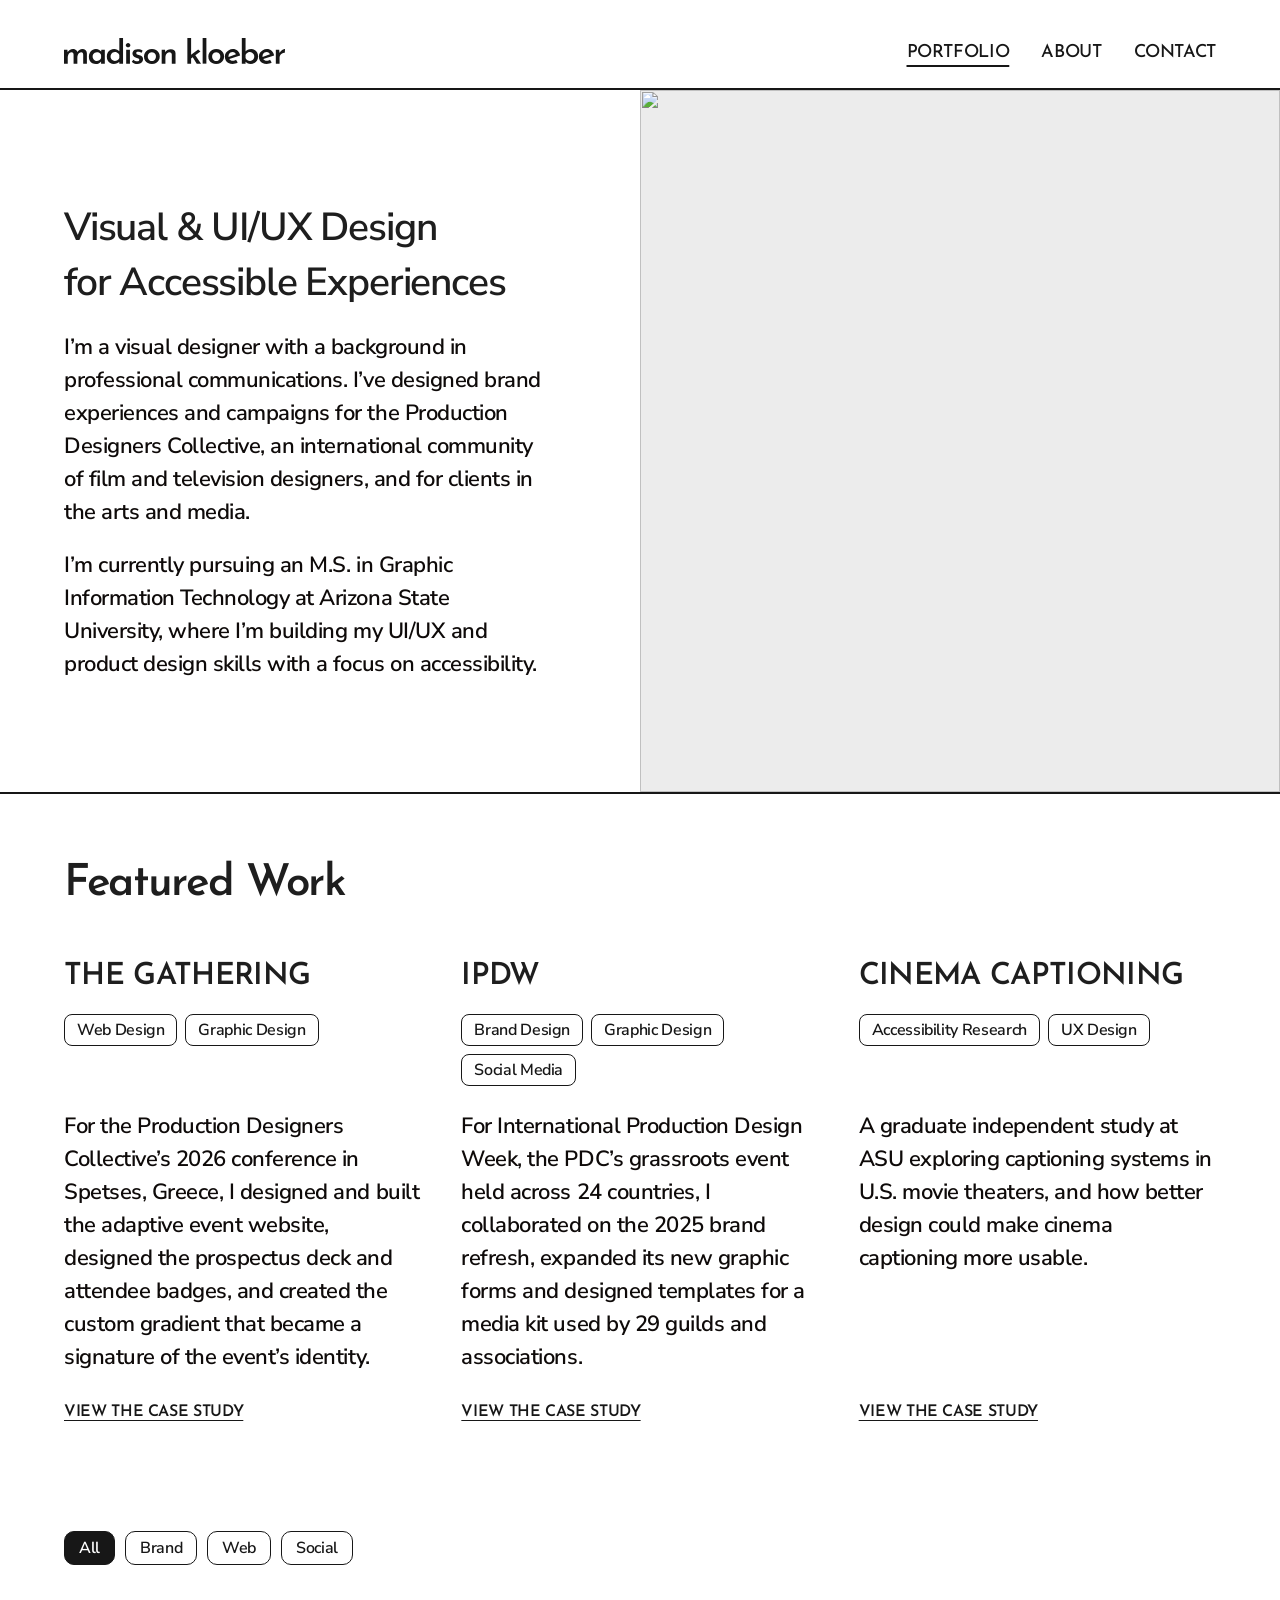
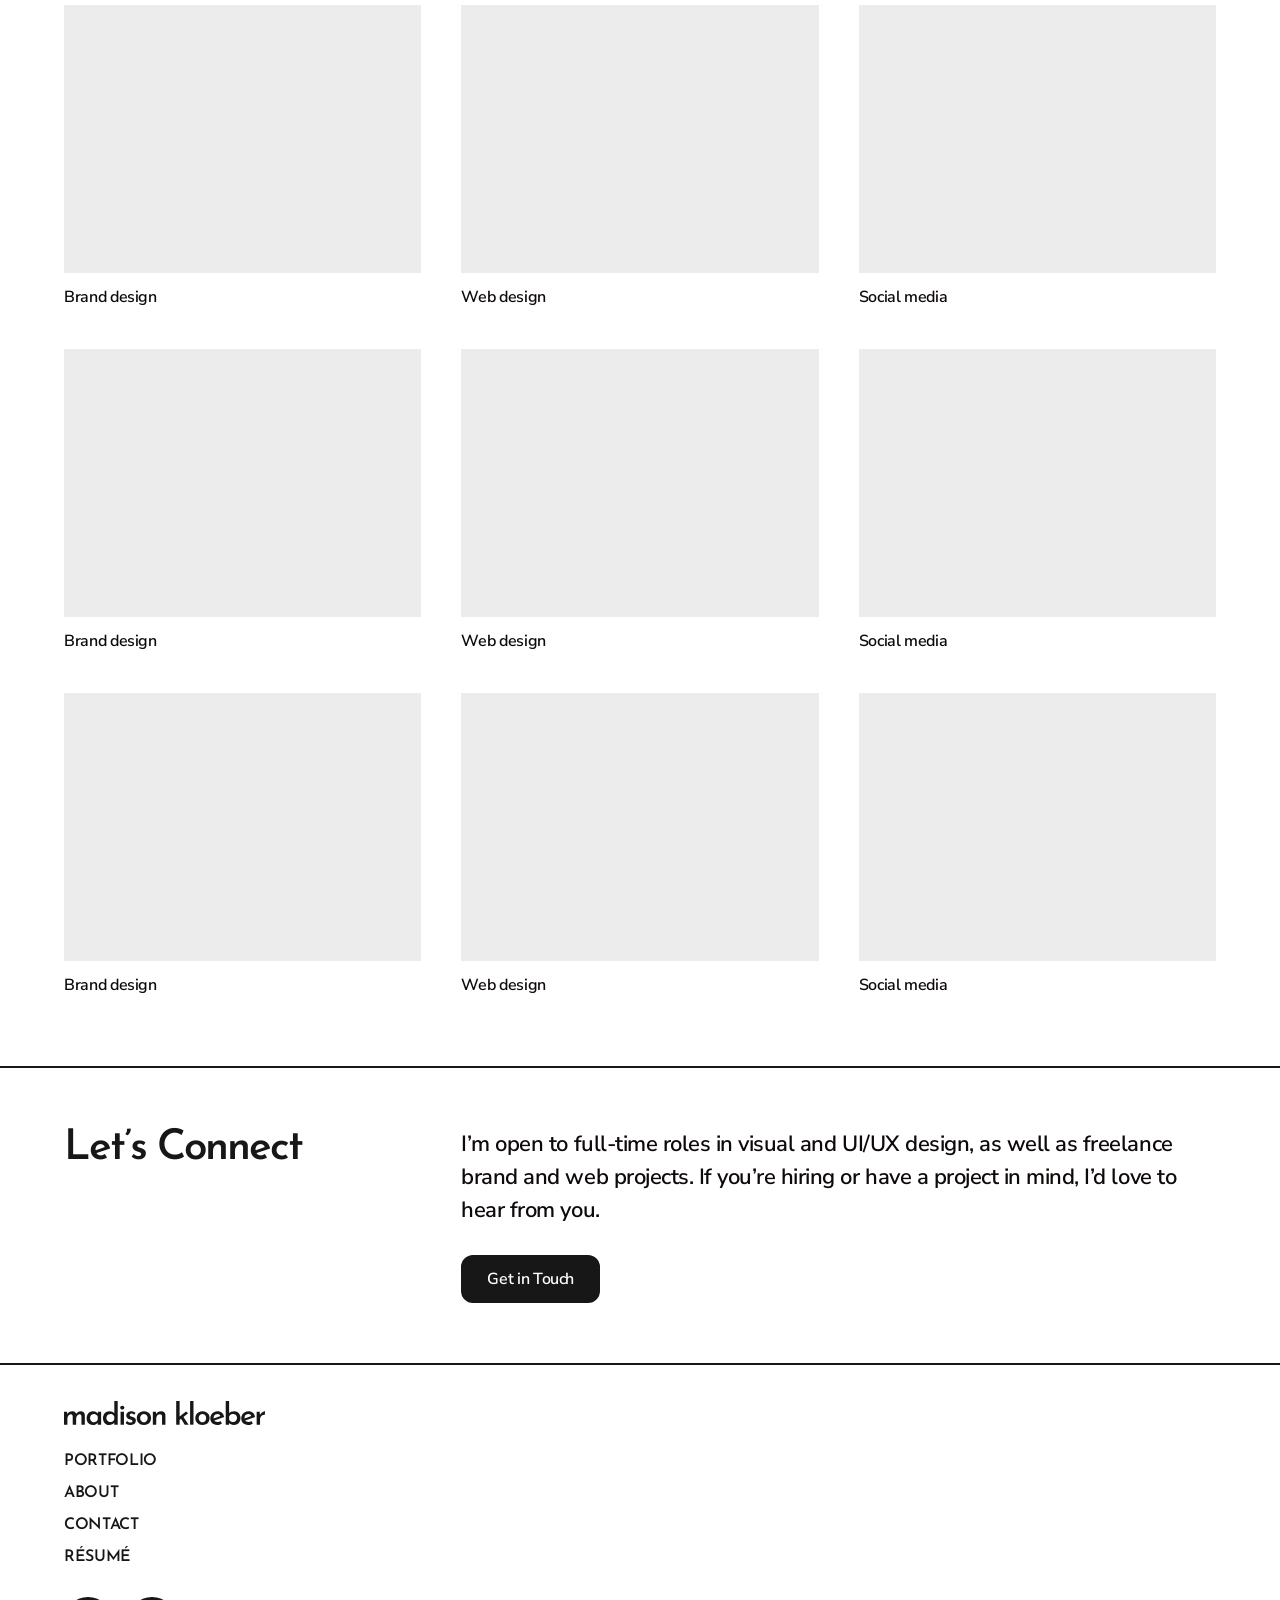
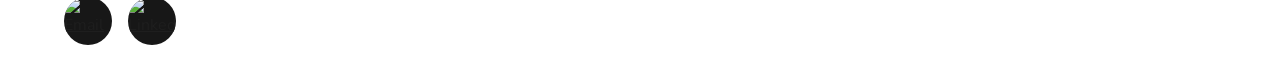
==== commit 46015d86: "Add IPDW and Cinema Captioning case studies; merge work gallery - New case study pages for IPDW and " ====
--- a/index.html
+++ b/index.html
@@ -121,38 +121,50 @@
       <section class="work" id="gathering" aria-labelledby="gathering-heading">
         <h3 id="gathering-heading">The Gathering</h3>
         <ul class="work__tags" role="list">
-          <li class="work__tag">Web design</li>
-          <li class="work__tag">Graphic design</li>
+          <li class="work__tag">Web Design</li>
+          <li class="work__tag">Graphic Design</li>
         </ul>
         <p class="work__text">For the Production Designers Collective’s 2026 conference in Spetses, Greece, I designed and built the adaptive event website, designed the prospectus deck and attendee badges, and created the custom gradient that became a signature of the event’s identity.</p>
         <a class="work__link" href="gathering.html">View the case study</a>
       </section>
 
-      <!-- UX case study -->
+      <!-- IPDW: holds this spot until the UX case study is ready -->
+      <section class="work" id="ipdw" aria-labelledby="ipdw-heading">
+        <h3 id="ipdw-heading">IPDW</h3>
+        <ul class="work__tags" role="list">
+          <li class="work__tag">Brand Design</li>
+          <li class="work__tag">Graphic Design</li>
+          <li class="work__tag">Social Media</li>
+        </ul>
+        <p class="work__text">For International Production Design Week, the PDC’s grassroots event held across 24 countries, I collaborated on the 2025 brand refresh, expanded its new graphic forms and designed templates for a media kit used by 29 guilds and associations.</p>
+        <a class="work__link" href="ipdw.html">View the case study</a>
+      </section>
+
+      <!-- UX case study: restore in place of IPDW once ux-case-study.html is ready
       <section class="work" id="ux" aria-labelledby="ux-heading">
         <h3 id="ux-heading">UX Case Study</h3>
         <ul class="work__tags" role="list">
-          <li class="work__tag">UX/UI design</li>
+          <li class="work__tag">UX/UI Design</li>
         </ul>
         <p class="work__text">A UI/UX case study currently in progress.</p>
-        <p class="work__text"><em>Case study coming soon</em></p>
-      </section>
+        <a class="work__link" href="ux-case-study.html">View the case study</a>
+      </section>
+      -->
 
       <!-- Cinema Captioning -->
       <section class="work" id="captioning" aria-labelledby="captioning-heading">
         <h3 id="captioning-heading">Cinema Captioning</h3>
         <ul class="work__tags" role="list">
-          <li class="work__tag">UX research</li>
+          <li class="work__tag">Accessibility Research</li>
+          <li class="work__tag">UX Design</li>
         </ul>
         <p class="work__text">A graduate independent study at ASU exploring captioning systems in U.S. movie theaters, and how better design could make cinema captioning more usable.</p>
-        <p class="work__text"><em>Research begins spring 2027</em></p>
-      </section>
-    </section>
-
-    <!-- ADDITIONAL WORK -->
-    <section class="additional-work" id="additional-work" aria-labelledby="additional-work-heading">
-      <h2 id="additional-work-heading">Additional Work</h2>
-
+        <a class="work__link" href="cinema-captioning.html">View the case study</a>
+      </section>
+    </section>
+
+    <!-- WORK GALLERY -->
+    <section class="work-gallery" id="more-work" aria-label="More work">
       <!-- Filters stay hidden until main.js runs, so the full gallery shows without JS -->
       <div class="filters" role="group" aria-label="Filter work by type" hidden>
         <button type="button" class="filters__btn" data-filter="all" aria-pressed="true">All</button>
--- a/css/style.css
+++ b/css/style.css
@@ -289,8 +289,7 @@
 .cta__links { display: flex; flex-wrap: wrap; align-items: center; gap: 16px; }
 
 /* ---------- Work sections ---------- */
-.featured-work > h2,
-.additional-work > h2 {
+.featured-work > h2 {
   padding: 60px var(--pad-x) 0;
   font-family: var(--font-head);
   font-size: var(--text-h2);
@@ -299,7 +298,6 @@
   letter-spacing: -0.03em;
   color: var(--heading-dark);
 }
-.additional-work { border-top: 2px solid var(--main-headings); }
 
 .work { padding: 60px var(--pad-x) 14px; }
 .work:last-child { padding-bottom: 69px; }   /* film; footer draws the divider line */
@@ -391,8 +389,8 @@
   background: var(--placeholder);
 }
 
-/* Additional work: filterable grid */
-.additional-work { padding-bottom: 69px; }
+/* Work gallery: filterable grid under Featured Work */
+.work-gallery { padding-bottom: 69px; }
 .filters {
   display: flex;
   flex-wrap: wrap;
@@ -700,7 +698,7 @@
 .case-section h4 {
   margin: 40px 0 12px;
   font-family: var(--font-head);
-  font-size: 1.5rem;    /* 24px; a step above body text */
+  font-size: clamp(1.375rem, 1.1rem + 0.7vw, 1.75rem);   /* 22px → 28px; above body text, under the 24px → 32px h3 */
   font-weight: 600;
   letter-spacing: -0.022em;
   color: var(--heading-dark);
@@ -729,6 +727,13 @@
   letter-spacing: -0.022em;
   color: var(--eyebrow);
 }
+/* Two images compared side by side (e.g. before/after); stays two-up on phones so the comparison holds */
+.case-figure-pair {
+  display: grid;
+  grid-template-columns: repeat(2, minmax(0, 1fr));
+  gap: var(--gap);
+}
+.case-figure-pair .case-figure { aspect-ratio: 4 / 5; }   /* Instagram portrait post */
 .case-section__body .case-back { margin-top: 32px; }
 .case-section__body p {
   max-width: 65ch;
@@ -748,6 +753,17 @@
   color: #555;
 }
 .case-section__body span.case-todo { padding: 0 4px; border-radius: 4px; font-size: inherit; }   /* inline placeholder within a sentence */
+/* Placeholders in the hero, meta list, bullets and captions: lighter, keep the text size */
+.case-hero .case-todo,
+.case-section__body li.case-todo,
+.case-section__body figcaption.case-todo {
+  padding: 2px 6px;
+  border: 1.5px dashed #767676;
+  border-radius: 4px;
+  font-size: inherit;
+  font-style: italic;
+  color: #555;
+}
 
 /* ---------- Contact page ---------- */
 .contact-hero {
@@ -943,7 +959,6 @@
 
   .case-meta { grid-template-columns: repeat(2, minmax(0, 1fr)); }
   .case-part { padding-top: 48px; }
-  .case-section h4 { font-size: 1.25rem; }   /* 20px: stays a step under the 24px h3 */
   .case-section { grid-template-columns: 1fr; gap: 24px; padding-block: 48px; }
 }
 
@@ -1060,8 +1075,7 @@
 
   /* Work: keep 2-column masonry on phone */
   .work { padding: 40px var(--pad-x) 26px; }
-  .featured-work > h2,
-  .additional-work > h2 { padding-top: 40px; }
+  .featured-work > h2 { padding-top: 40px; }
   .work h3 { margin-bottom: 24px; }
   .masonry { flex-direction: row; align-items: flex-start; }
   .masonry--2 {
@@ -1075,7 +1089,7 @@
   .grid--3col,
   .grid--2col { grid-template-columns: 1fr; }
 
-  /* Additional work + case study */
+  /* Work gallery + case study */
   .work-grid { padding-top: 24px; }
   /* Odd number of visible projects: the last one spans both columns (counts only unfiltered tiles) */
   .work-grid__item:nth-last-child(1 of :not([hidden])):nth-child(odd of :not([hidden])) {
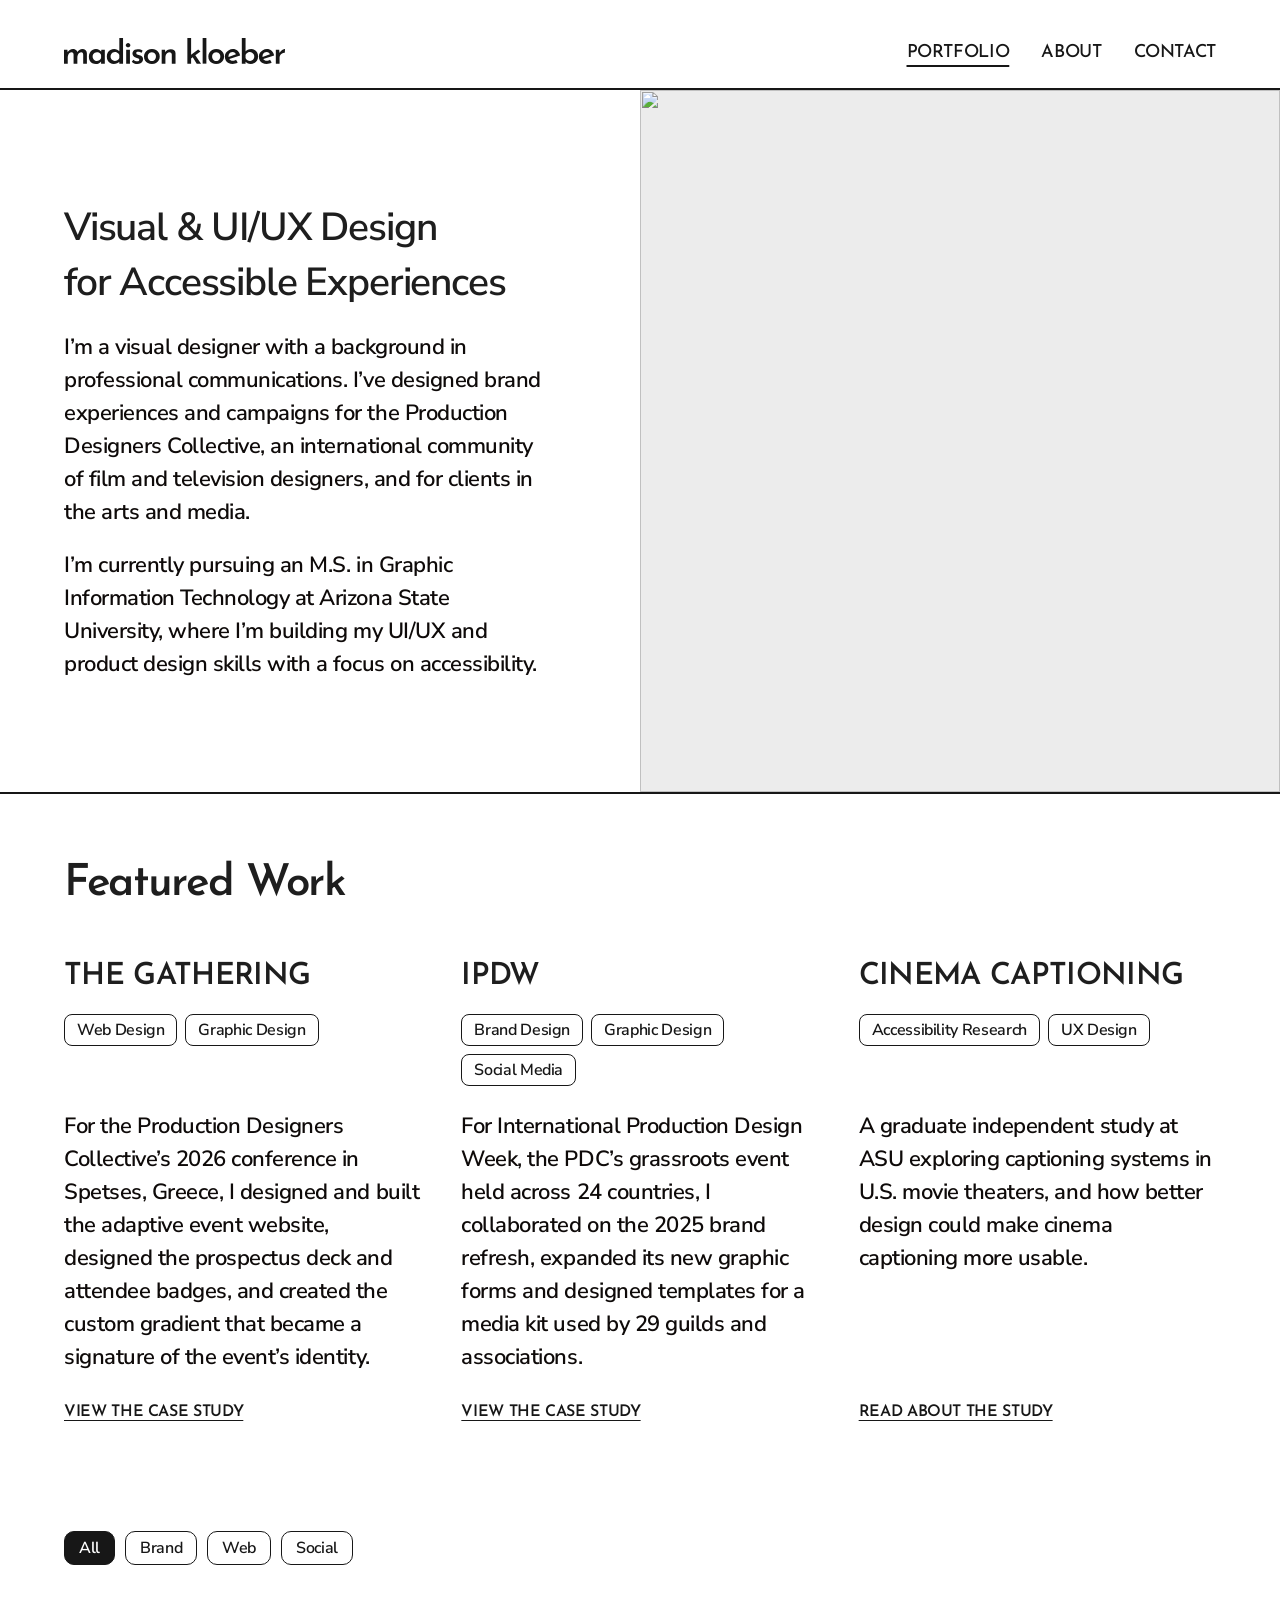
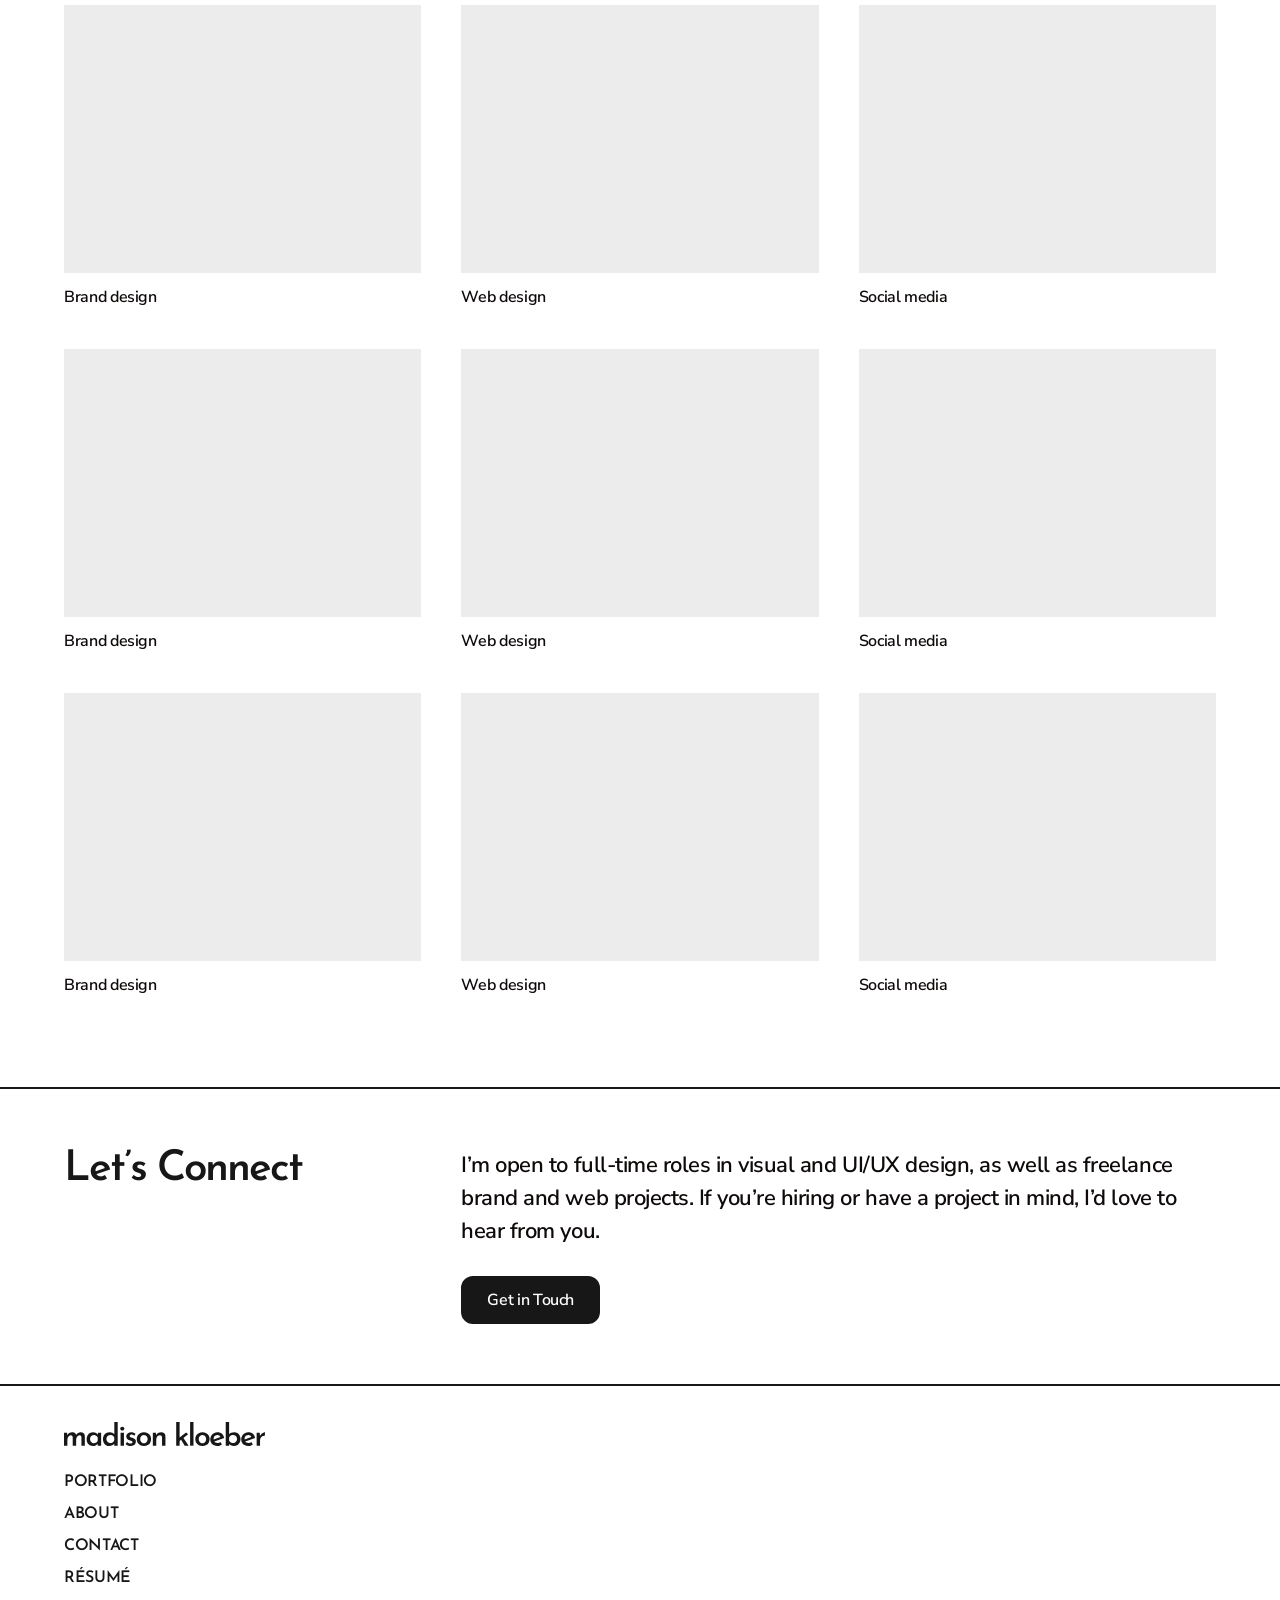
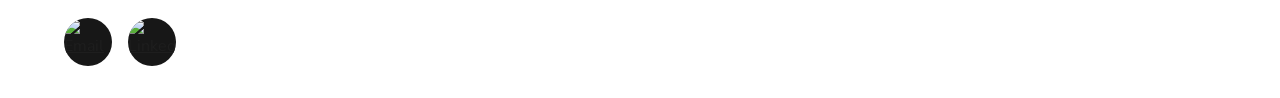
==== commit 32d51e82: "updates" ====
--- a/index.html
+++ b/index.html
@@ -159,7 +159,7 @@
           <li class="work__tag">UX Design</li>
         </ul>
         <p class="work__text">A graduate independent study at ASU exploring captioning systems in U.S. movie theaters, and how better design could make cinema captioning more usable.</p>
-        <a class="work__link" href="cinema-captioning.html">View the case study</a>
+        <a class="work__link" href="cinema-captioning.html">Read about the study</a>
       </section>
     </section>
 
--- a/css/style.css
+++ b/css/style.css
@@ -390,7 +390,7 @@
 }
 
 /* Work gallery: filterable grid under Featured Work */
-.work-gallery { padding-bottom: 69px; }
+.work-gallery { padding-bottom: clamp(64px, 7vw, 112px); }   /* 64px phones → ~100px at 1440 before the CTA divider */
 .filters {
   display: flex;
   flex-wrap: wrap;
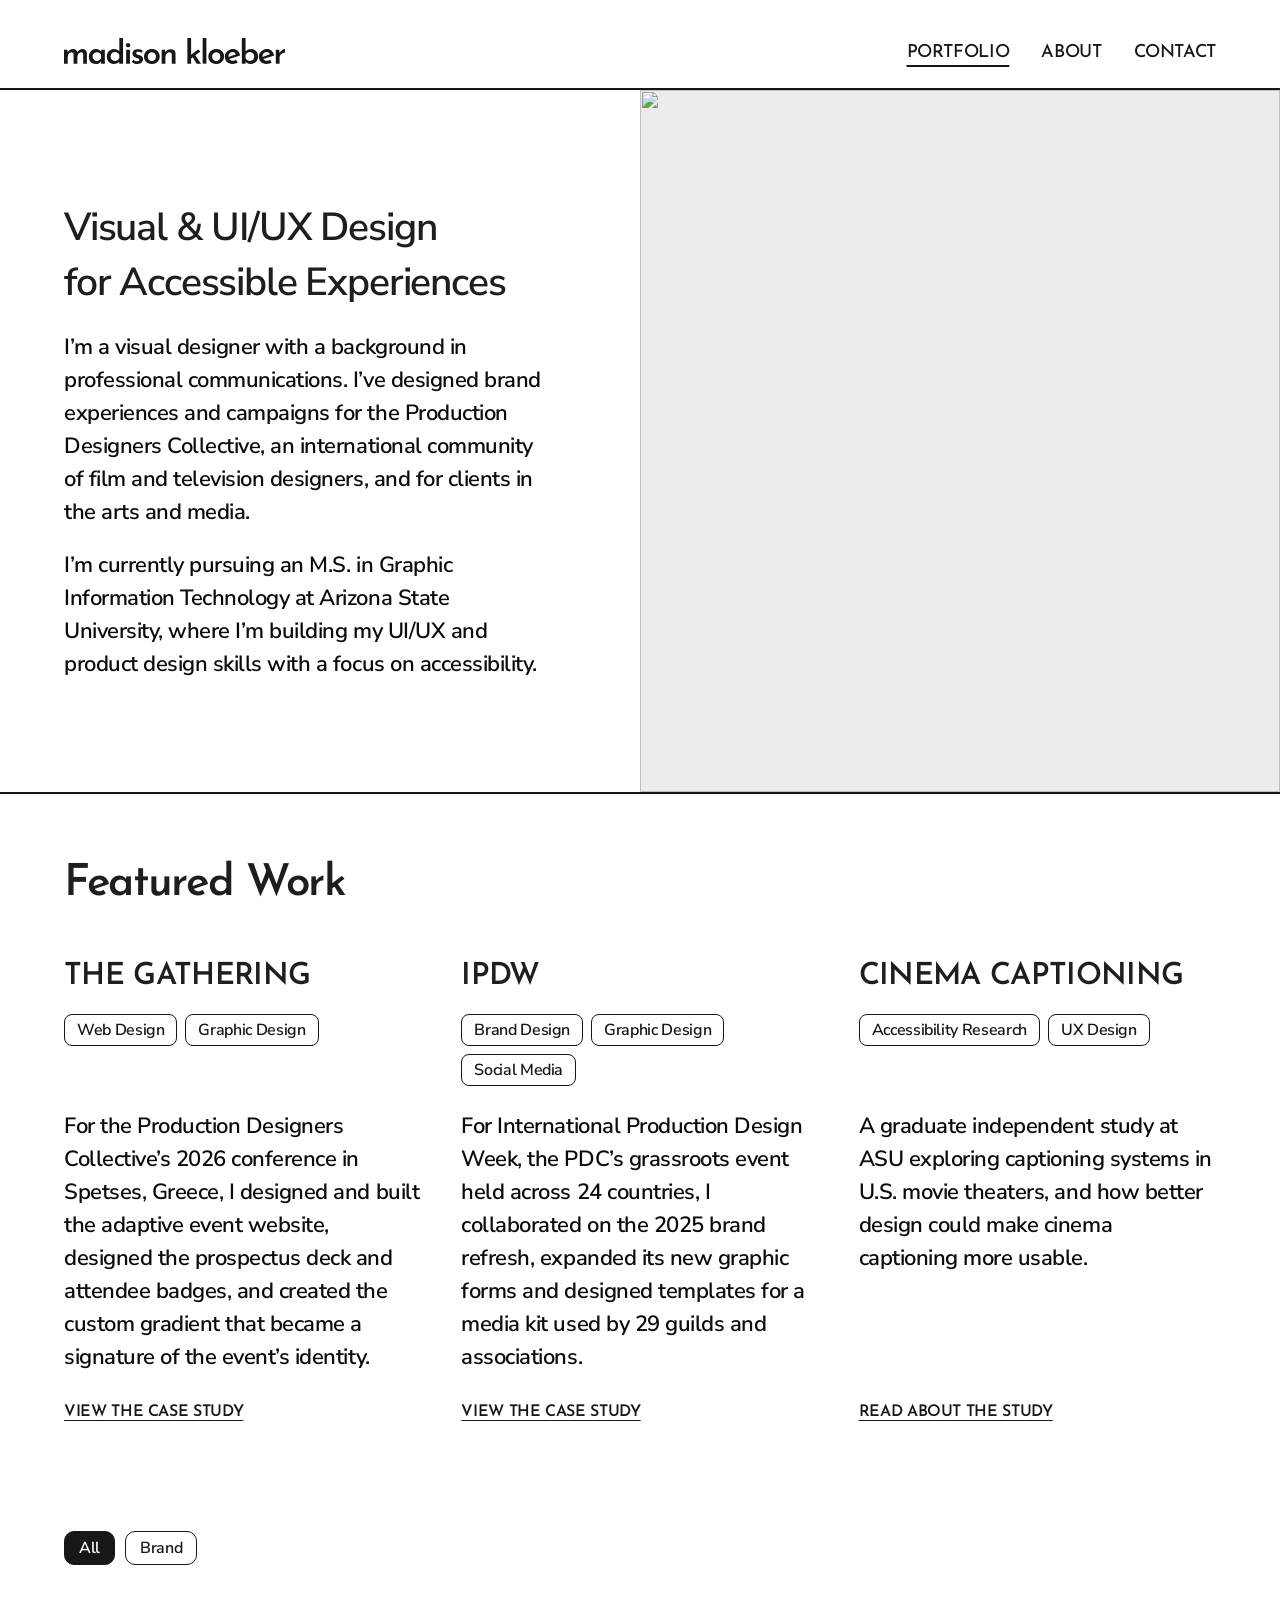
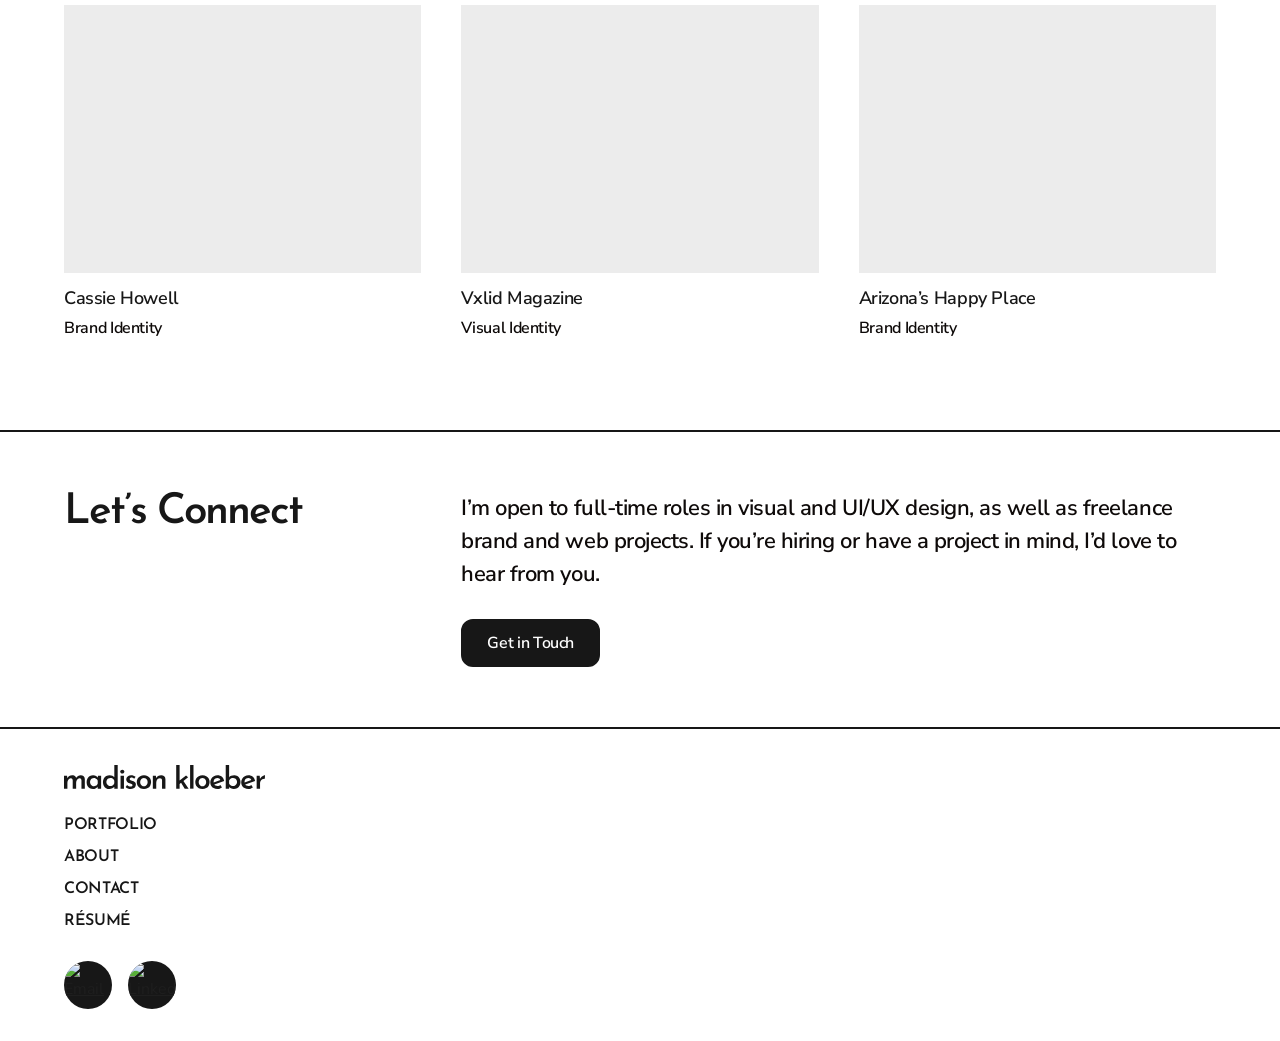
==== commit f00590ff: "v1 prep: cut scope, add résumé, rebuild More Work grid - noindex the unfinished Armin Hofmann, Sojou" ====
--- a/index.html
+++ b/index.html
@@ -140,14 +140,15 @@
         <a class="work__link" href="ipdw.html">View the case study</a>
       </section>
 
-      <!-- UX case study: restore in place of IPDW once ux-case-study.html is ready
-      <section class="work" id="ux" aria-labelledby="ux-heading">
-        <h3 id="ux-heading">UX Case Study</h3>
+      <!-- Wildbloom: restore in place of IPDW once wildbloom.html is ready; replace the [bracketed] summary
+      <section class="work" id="wildbloom" aria-labelledby="wildbloom-heading">
+        <h3 id="wildbloom-heading">Wildbloom</h3>
         <ul class="work__tags" role="list">
           <li class="work__tag">UX/UI Design</li>
-        </ul>
-        <p class="work__text">A UI/UX case study currently in progress.</p>
-        <a class="work__link" href="ux-case-study.html">View the case study</a>
+          <li class="work__tag">Product Design</li>
+        </ul>
+        <p class="work__text">[One-sentence summary of the Wildbloom admin tool and consumer app]</p>
+        <a class="work__link" href="wildbloom.html">View the case study</a>
       </section>
       -->
 
@@ -169,48 +170,31 @@
       <div class="filters" role="group" aria-label="Filter work by type" hidden>
         <button type="button" class="filters__btn" data-filter="all" aria-pressed="true">All</button>
         <button type="button" class="filters__btn" data-filter="brand" aria-pressed="false">Brand</button>
-        <button type="button" class="filters__btn" data-filter="web" aria-pressed="false">Web</button>
-        <button type="button" class="filters__btn" data-filter="social" aria-pressed="false">Social</button>
       </div>
       <p class="visually-hidden" id="filter-status" aria-live="polite"></p>
 
-      <!-- TODO: swap each placeholder tile for an <img> with alt text, and name the project in its caption -->
+      <!-- TODO: swap each thumbnail placeholder for an <img> with alt text, width and height -->
       <ul class="work-grid" role="list">
         <li class="work-grid__item" data-category="brand">
-          <div class="work-grid__img" aria-hidden="true"></div>
-          <p class="work-grid__caption">Brand design</p>
-        </li>
-        <li class="work-grid__item" data-category="web">
-          <div class="work-grid__img" aria-hidden="true"></div>
-          <p class="work-grid__caption">Web design</p>
-        </li>
-        <li class="work-grid__item" data-category="social">
-          <div class="work-grid__img" aria-hidden="true"></div>
-          <p class="work-grid__caption">Social media</p>
+          <a class="work-grid__link" href="cassie-howell.html">
+            <div class="work-grid__img" aria-hidden="true"></div>
+            <p class="work-grid__title">Cassie Howell</p>
+            <p class="work-grid__caption">Brand Identity</p>
+          </a>
         </li>
         <li class="work-grid__item" data-category="brand">
-          <div class="work-grid__img" aria-hidden="true"></div>
-          <p class="work-grid__caption">Brand design</p>
-        </li>
-        <li class="work-grid__item" data-category="web">
-          <div class="work-grid__img" aria-hidden="true"></div>
-          <p class="work-grid__caption">Web design</p>
-        </li>
-        <li class="work-grid__item" data-category="social">
-          <div class="work-grid__img" aria-hidden="true"></div>
-          <p class="work-grid__caption">Social media</p>
+          <a class="work-grid__link" href="vxlid.html">
+            <div class="work-grid__img" aria-hidden="true"></div>
+            <p class="work-grid__title">Vxlid Magazine</p>
+            <p class="work-grid__caption">Visual Identity</p>
+          </a>
         </li>
         <li class="work-grid__item" data-category="brand">
-          <div class="work-grid__img" aria-hidden="true"></div>
-          <p class="work-grid__caption">Brand design</p>
-        </li>
-        <li class="work-grid__item" data-category="web">
-          <div class="work-grid__img" aria-hidden="true"></div>
-          <p class="work-grid__caption">Web design</p>
-        </li>
-        <li class="work-grid__item" data-category="social">
-          <div class="work-grid__img" aria-hidden="true"></div>
-          <p class="work-grid__caption">Social media</p>
+          <a class="work-grid__link" href="arizonas-happy-place.html">
+            <div class="work-grid__img" aria-hidden="true"></div>
+            <p class="work-grid__title">Arizona’s Happy Place</p>
+            <p class="work-grid__caption">Brand Identity</p>
+          </a>
         </li>
       </ul>
     </section>
--- a/css/style.css
+++ b/css/style.css
@@ -151,7 +151,7 @@
   text-decoration: none;
 }
 .nav-list a:hover,
-.nav-list a[aria-current="page"] {
+.nav-list a[aria-current] {   /* "page" on Home/About/Contact, "true" for Portfolio on case studies */
   text-decoration: underline;
   text-decoration-thickness: 1.5px;
   text-underline-offset: 8px;
@@ -425,8 +425,17 @@
   aspect-ratio: 4 / 3;
   background: var(--placeholder);
 }
+.work-grid__link { display: block; text-decoration: none; }
+.work-grid__link:hover .work-grid__title { text-decoration: underline; }
+.work-grid__title {
+  margin-top: 12px;
+  font-size: 1.125rem;
+  font-weight: 600;
+  letter-spacing: -0.022em;
+  color: var(--main-headings);
+}
 .work-grid__caption {
-  margin-top: 12px;
+  margin-top: 4px;
   font-size: 1rem;
   font-weight: 600;
   letter-spacing: -0.022em;
@@ -1101,7 +1110,7 @@
   /* Filters: an even, full-width row of 44px tap targets */
   .filters {
     display: grid;
-    grid-template-columns: repeat(4, minmax(0, 1fr));
+    grid-template-columns: repeat(2, minmax(0, 1fr));
     gap: 8px;
     padding-top: 24px;
   }
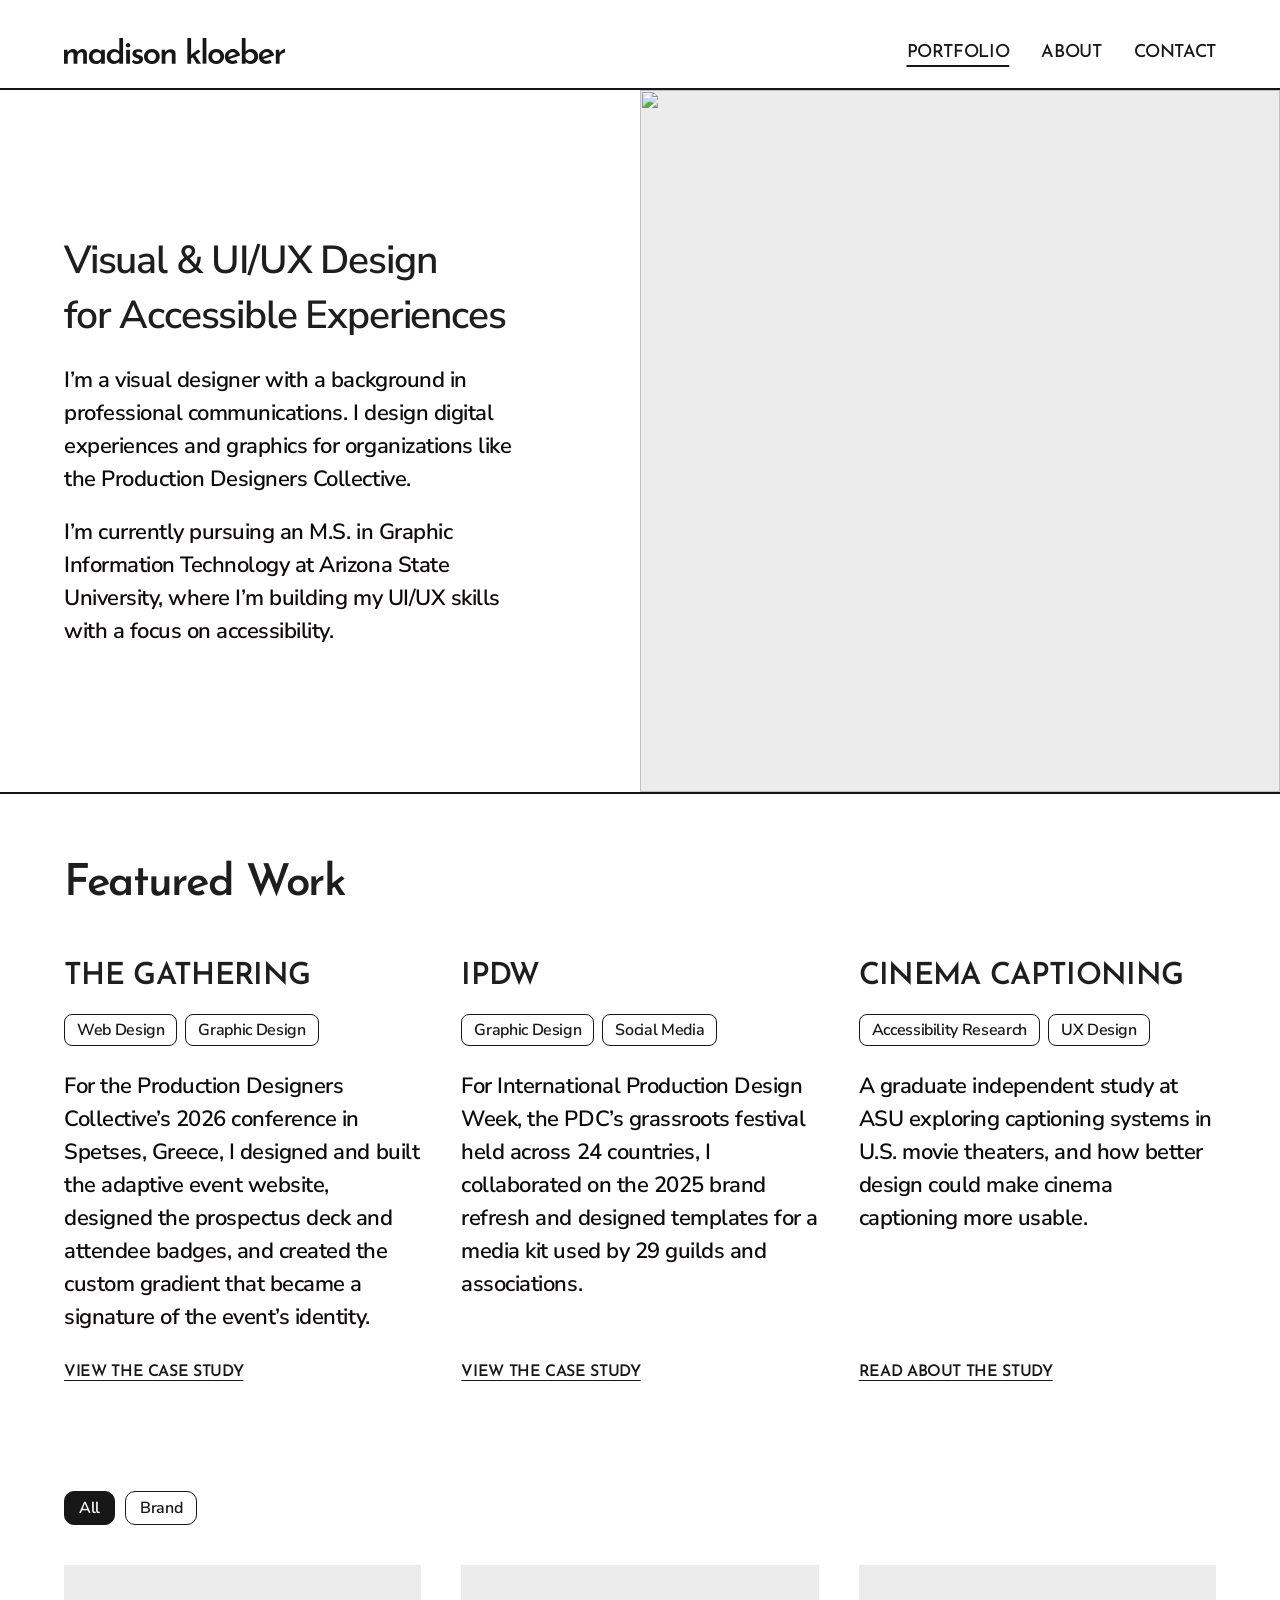
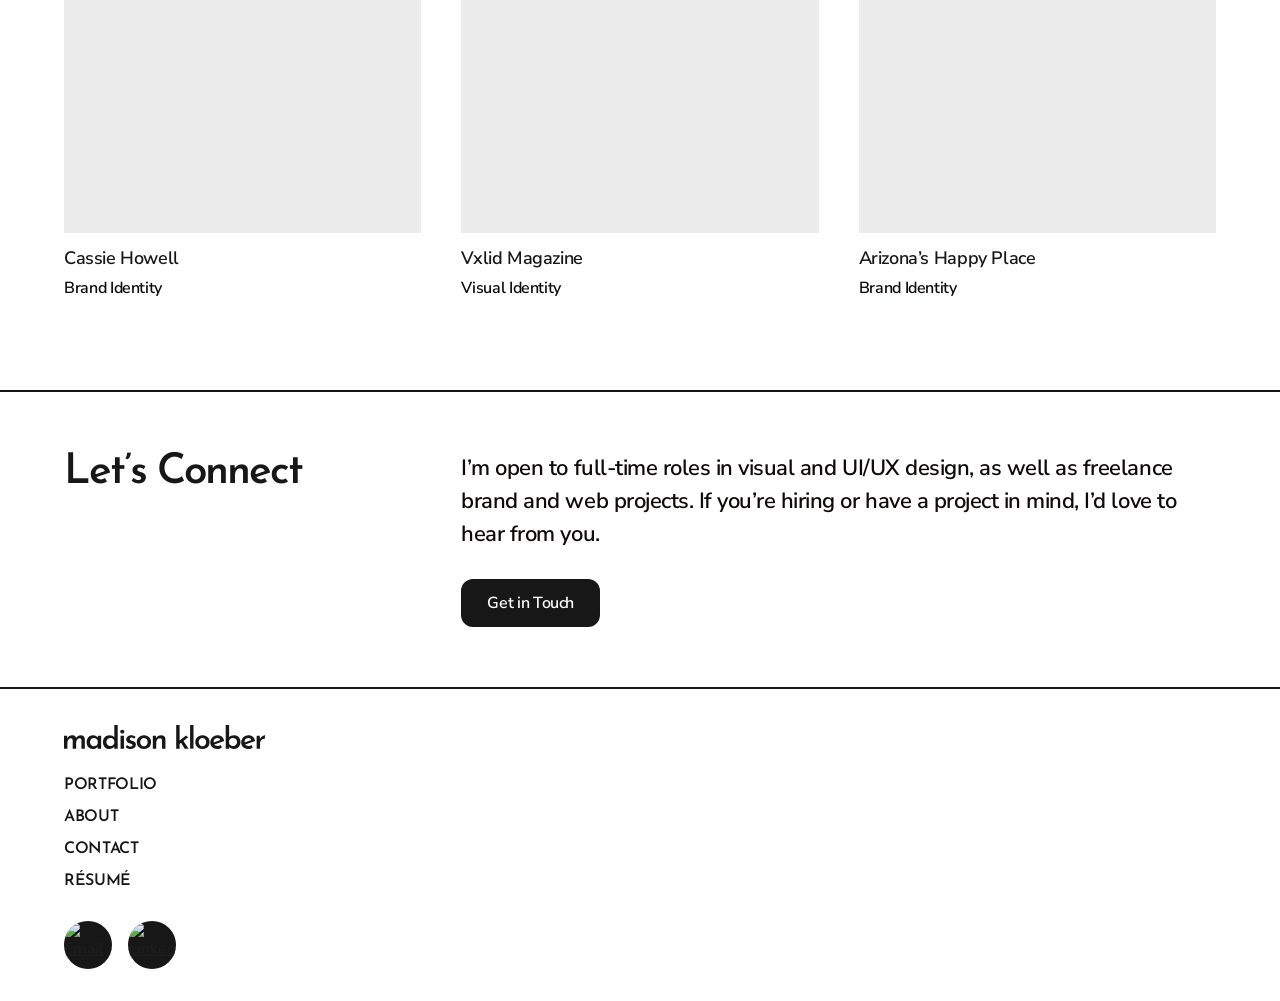
==== commit c4c8ed6f: "copy edits" ====
--- a/index.html
+++ b/index.html
@@ -102,9 +102,9 @@
         <div class="hero__intro">
           <h1 id="hero-title" class="hero__title">Visual &amp; UI/UX Design <br> for Accessible Experiences</h1>
 
-          <p class="hero__text">I’m a visual designer with a background in professional communications. I’ve designed brand experiences and campaigns for the Production Designers Collective, an international community of film and television designers, and for clients in the arts and media.</p>
-
-          <p class="hero__text">I’m currently pursuing an M.S. in Graphic Information Technology at Arizona State University, where I’m building my UI/UX and product design skills with a focus on accessibility.</p>
+          <p class="hero__text">I’m a visual designer with a background in professional communications. I design digital experiences and graphics for organizations like the Production Designers Collective.</p>
+
+          <p class="hero__text">I’m currently pursuing an M.S. in Graphic Information Technology at Arizona State University, where I’m building my UI/UX skills with a focus on accessibility.</p>
 
         </div>
       </div>
@@ -132,15 +132,14 @@
       <section class="work" id="ipdw" aria-labelledby="ipdw-heading">
         <h3 id="ipdw-heading">IPDW</h3>
         <ul class="work__tags" role="list">
-          <li class="work__tag">Brand Design</li>
           <li class="work__tag">Graphic Design</li>
           <li class="work__tag">Social Media</li>
         </ul>
-        <p class="work__text">For International Production Design Week, the PDC’s grassroots event held across 24 countries, I collaborated on the 2025 brand refresh, expanded its new graphic forms and designed templates for a media kit used by 29 guilds and associations.</p>
+        <p class="work__text">For International Production Design Week, the PDC’s grassroots festival held across 24 countries, I collaborated on the 2025 brand refresh and designed templates for a media kit used by 29 guilds and associations.</p>
         <a class="work__link" href="ipdw.html">View the case study</a>
       </section>
 
-      <!-- Wildbloom: restore in place of IPDW once wildbloom.html is ready; replace the [bracketed] summary
+      <!-- Wildbloom: will use in place of IPDW once wildbloom.html is ready
       <section class="work" id="wildbloom" aria-labelledby="wildbloom-heading">
         <h3 id="wildbloom-heading">Wildbloom</h3>
         <ul class="work__tags" role="list">
--- a/css/style.css
+++ b/css/style.css
@@ -469,6 +469,7 @@
   gap: 48px;
   padding: 64px var(--pad-x);
 }
+.about + .cta { border-top: 0; }   /* the About section's bottom border already divides them */
 .about__intro {
   display: flex;
   flex-direction: column;
